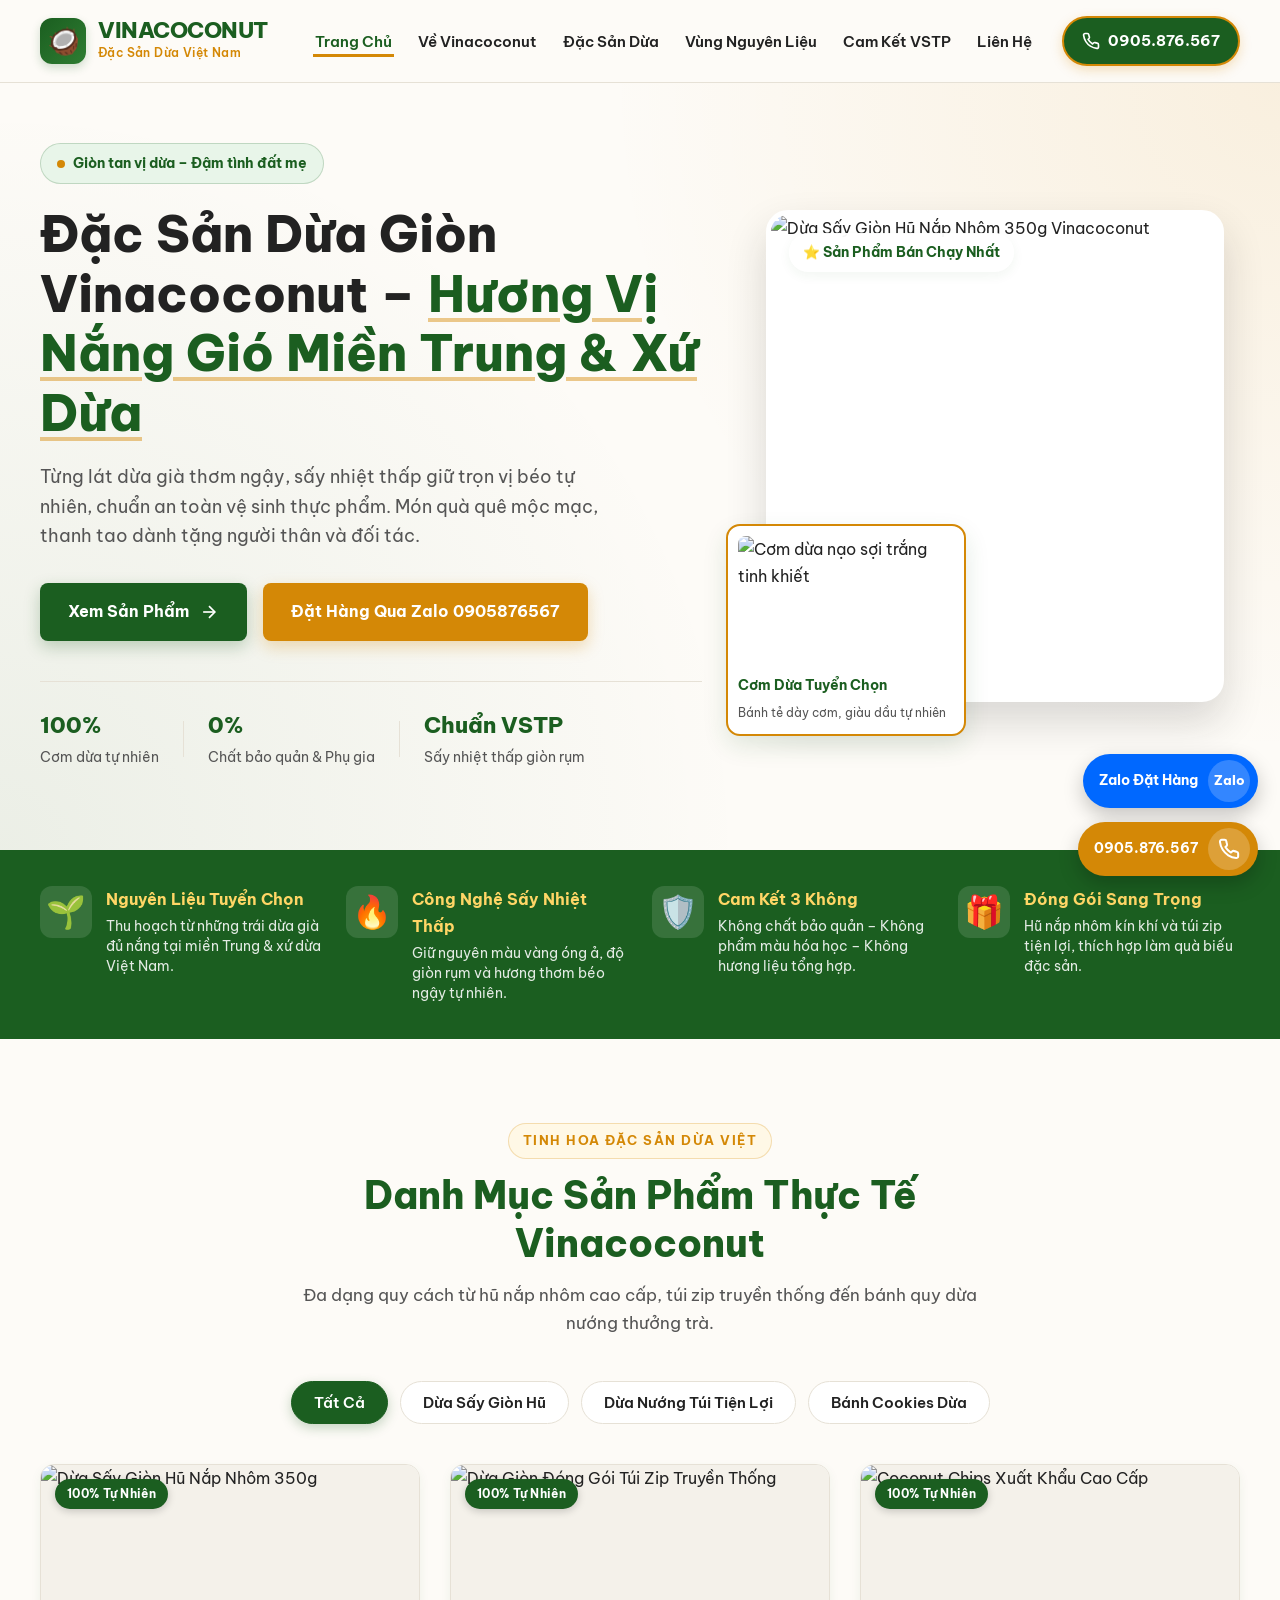
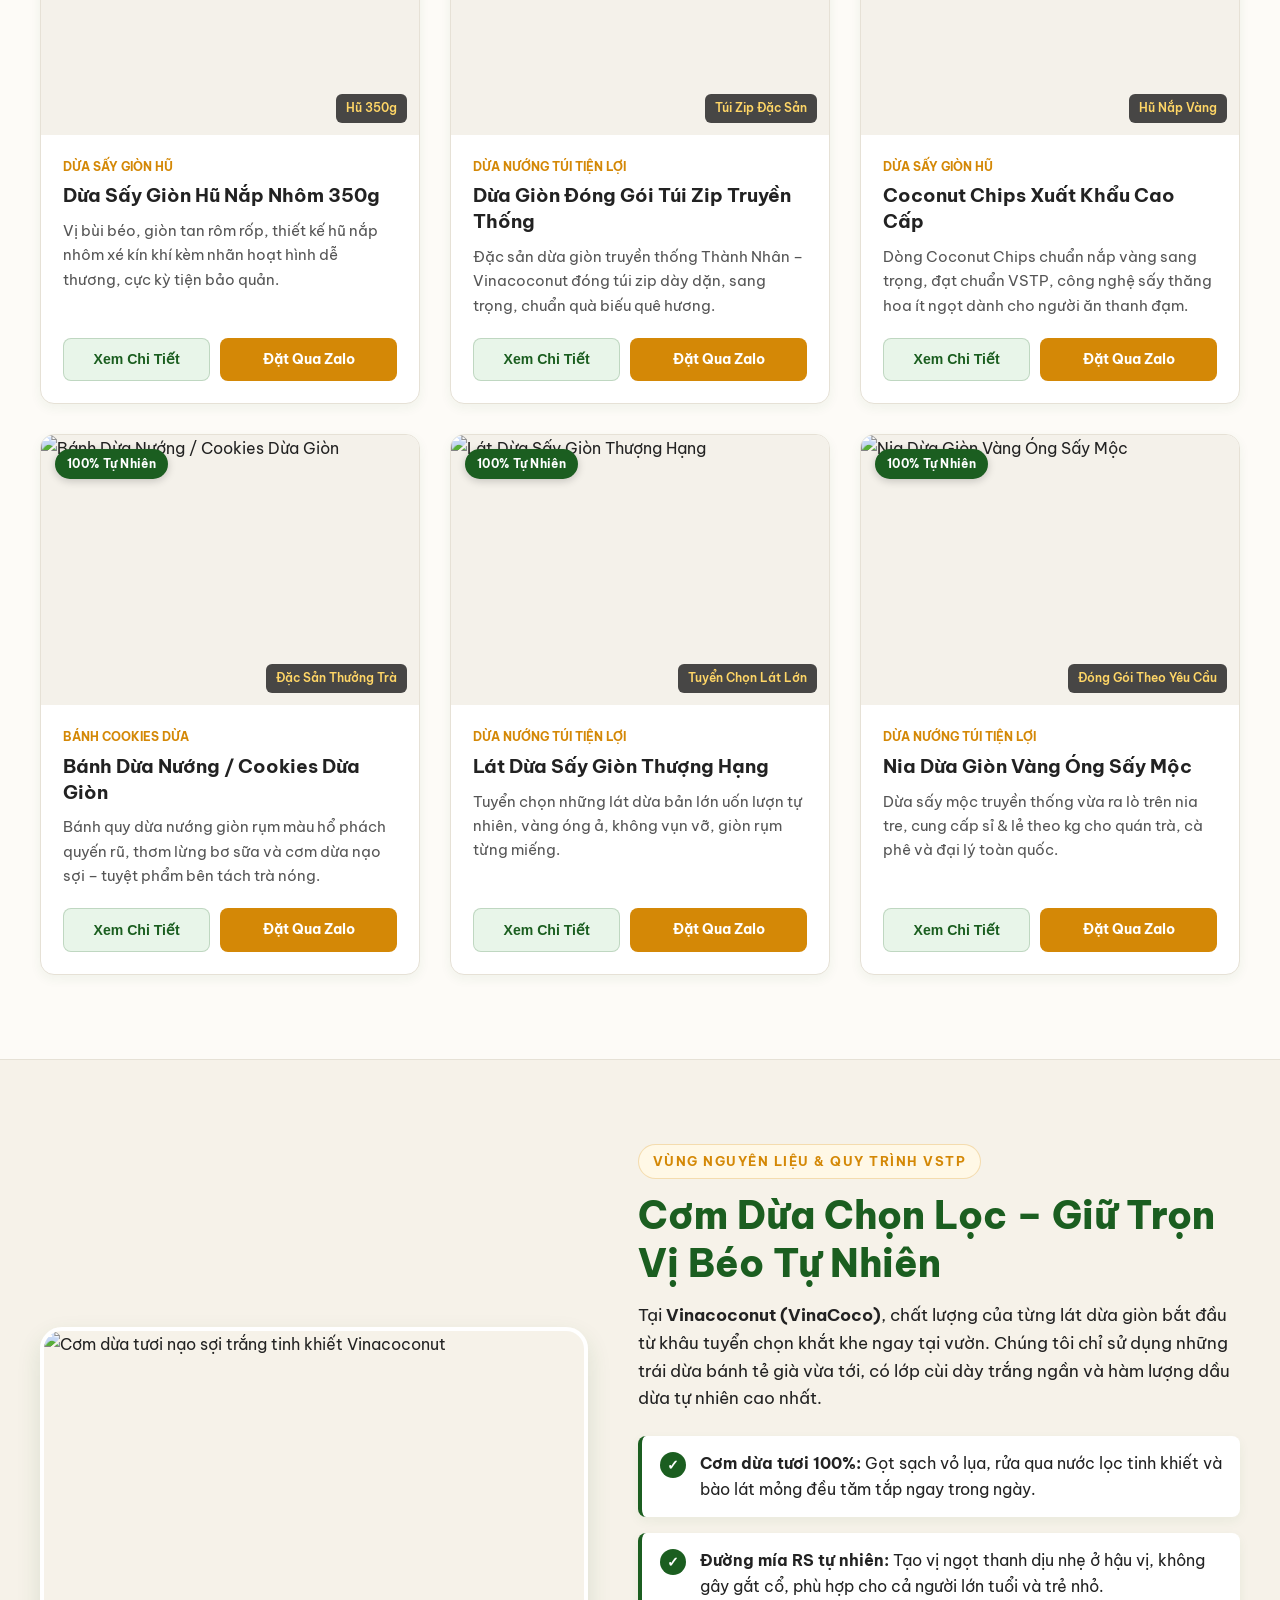
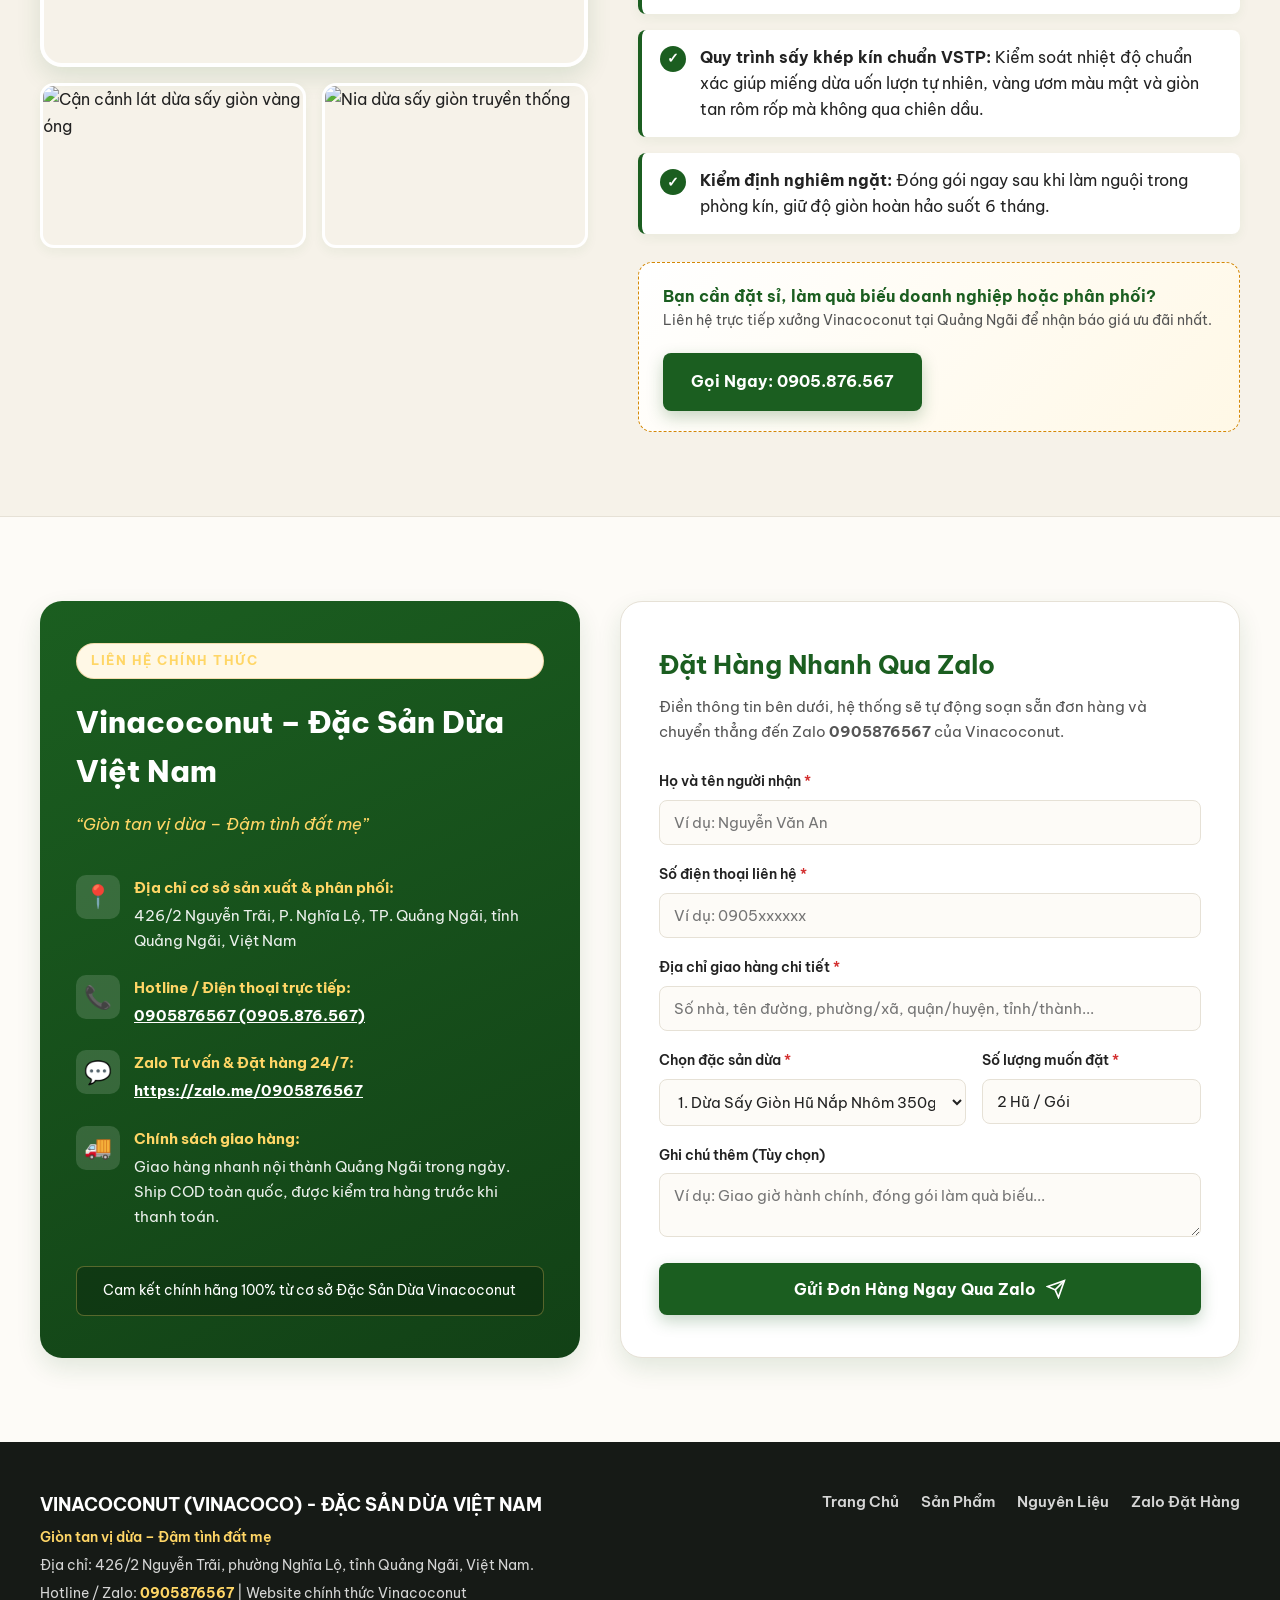
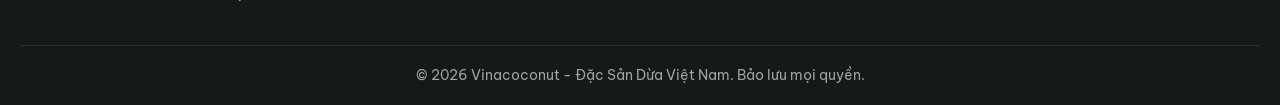
==== index.html @ 2560b555 "Rename indext.html to index.html" ====
<!DOCTYPE html>
<html lang="vi">
<head>
    <meta charset="UTF-8">
    <meta name="viewport" content="width=device-width, initial-scale=1.0">
    <title>Vinacoconut - Đặc Sản Dừa Việt Nam | Giòn Tan Vị Dừa – Đậm Tình Đất Mẹ</title>
    <meta name="description" content="Vinacoconut (VinaCoco) chuyên cung cấp đặc sản dừa sấy giòn, bánh quy dừa nướng, dừa giòn truyền thống chuẩn an toàn vệ sinh thực phẩm tại Quảng Ngãi. Hotline/Zalo: 0905876567.">
    <meta name="keywords" content="Vinacoconut, VinaCoco, dừa sấy giòn, dừa giòn Quảng Ngãi, bánh quy dừa nướng, đặc sản dừa Việt Nam, dừa giòn Thành Nhân">
    <meta name="author" content="Vinacoconut">

    <!-- OpenGraph SEO -->
    <meta property="og:title" content="Vinacoconut - Đặc Sản Dừa Việt Nam | Giòn Tan Vị Dừa">
    <meta property="og:description" content="Từng lát dừa già thơm ngậy, sấy nhiệt thấp giữ trọn vị béo tự nhiên, chuẩn an toàn vệ sinh thực phẩm. Đặt hàng ngay qua Zalo: 0905876567.">
    <meta property="og:type" content="website">
    <meta property="og:image" content="images/dừa sấy.webp">

    <!-- Google Fonts: Be Vietnam Pro -->
    <link rel="preconnect" href="https://fonts.googleapis.com">
    <link rel="preconnect" href="https://fonts.gstatic.com" crossorigin>
    <link href="https://fonts.googleapis.com/css2?family=Be+Vietnam+Pro:ital,wght@0,300;0,400;0,500;0,600;0,700;0,800;1,400&display=swap" rel="stylesheet">

    <!-- Stylesheet -->
    <link rel="stylesheet" href="style.css">
</head>
<body>

    <!-- 1. HEADER & STICKY NAVIGATION -->
    <header class="site-header" id="header">
        <div class="container header-inner">
            <a href="#home" class="brand-logo" aria-label="Trang chủ Vinacoconut">
                <div class="logo-mark">🥥</div>
                <div class="logo-text">
                    <span class="brand-name">VINACOCONUT</span>
                    <span class="brand-sub">Đặc Sản Dừa Việt Nam</span>
                </div>
            </a>

            <button class="mobile-menu-toggle" id="mobileMenuBtn" aria-label="Mở menu điều hướng" aria-expanded="false">
                <span class="bar"></span>
                <span class="bar"></span>
                <span class="bar"></span>
            </button>

            <nav class="main-nav" id="mainNav">
                <ul class="nav-list">
                    <li><a href="#home" class="nav-link active">Trang Chủ</a></li>
                    <li><a href="#about" class="nav-link">Về Vinacoconut</a></li>
                    <li><a href="#products" class="nav-link">Đặc Sản Dừa</a></li>
                    <li><a href="#ingredients" class="nav-link">Vùng Nguyên Liệu</a></li>
                    <li><a href="#quality" class="nav-link">Cam Kết VSTP</a></li>
                    <li><a href="#contact" class="nav-link">Liên Hệ</a></li>
                </ul>
                <a href="tel:0905876567" class="header-hotline-btn">
                    <svg width="18" height="18" viewBox="0 0 24 24" fill="none" stroke="currentColor" stroke-width="2.2" stroke-linecap="round" stroke-linejoin="round"><path d="M22 16.92v3a2 2 0 0 1-2.18 2 19.79 19.79 0 0 1-8.63-3.07 19.5 19.5 0 0 1-6-6 19.79 19.79 0 0 1-3.07-8.67A2 2 0 0 1 4.11 2h3a2 2 0 0 1 2 1.72 12.84 12.84 0 0 0 .7 2.81 2 2 0 0 1-.45 2.11L8.09 9.91a16 16 0 0 0 6 6l1.27-1.27a2 2 0 0 1 2.11-.45 12.84 12.84 0 0 0 2.81.7A2 2 0 0 1 22 16.92z"></path></svg>
                    <span>0905.876.567</span>
                </a>
            </nav>
        </div>
    </header>

    <main>
        <!-- 2. HERO SECTION -->
        <section class="hero-section" id="home">
            <div class="container hero-grid">
                <div class="hero-content">
                    <div class="hero-badge">
                        <span class="badge-dot"></span>
                        <span>Giòn tan vị dừa – Đậm tình đất mẹ</span>
                    </div>
                    <h1 class="hero-title">
                        Đặc Sản Dừa Giòn Vinacoconut – <span class="highlight">Hương Vị Nắng Gió Miền Trung &amp; Xứ Dừa</span>
                    </h1>
                    <p class="hero-desc">
                        Từng lát dừa già thơm ngậy, sấy nhiệt thấp giữ trọn vị béo tự nhiên, chuẩn an toàn vệ sinh thực phẩm. Món quà quê mộc mạc, thanh tao dành tặng người thân và đối tác.
                    </p>
                    <div class="hero-actions">
                        <a href="#products" class="btn btn-primary">
                            <span>Xem Sản Phẩm</span>
                            <svg width="20" height="20" viewBox="0 0 24 24" fill="none" stroke="currentColor" stroke-width="2"><line x1="5" y1="12" x2="19" y2="12"></line><polyline points="12 5 19 12 12 19"></polyline></svg>
                        </a>
                        <a href="https://zalo.me/0905876567" target="_blank" rel="noopener noreferrer" class="btn btn-secondary">
                            <span>Đặt Hàng Qua Zalo 0905876567</span>
                        </a>
                    </div>
                    <div class="hero-metrics">
                        <div class="metric-item">
                            <strong>100%</strong>
                            <span>Cơm dừa tự nhiên</span>
                        </div>
                        <div class="metric-divider"></div>
                        <div class="metric-item">
                            <strong>0%</strong>
                            <span>Chất bảo quản &amp; Phụ gia</span>
                        </div>
                        <div class="metric-divider"></div>
                        <div class="metric-item">
                            <strong>Chuẩn VSTP</strong>
                            <span>Sấy nhiệt thấp giòn rụm</span>
                        </div>
                    </div>
                </div>

                <div class="hero-visuals">
                    <div class="visual-main-card">
                        <img src="images/dừa sấy.webp" 
                             alt="Dừa Sấy Giòn Hũ Nắp Nhôm 350g Vinacoconut" 
                             class="hero-img-main"
                             onerror="this.onerror=null;this.src='https://placehold.co/600x650/1b5e20/fdfbf7?text=Dua+Say+Gion+350g';">
                        <div class="floating-tag tag-top">
                            <span>⭐ Sản Phẩm Bán Chạy Nhất</span>
                        </div>
                    </div>
                    <div class="visual-sub-card">
                        <img src="images/com-dua.jfif" 
                             alt="Cơm dừa nạo sợi trắng tinh khiết" 
                             class="hero-img-sub"
                             onerror="this.onerror=null;this.src='https://placehold.co/320x240/d48806/fdfbf7?text=Com+Dua+Tuoi+100%25';">
                        <div class="sub-card-caption">
                            <strong>Cơm Dừa Tuyển Chọn</strong>
                            <span>Bánh tẻ dày cơm, giàu dầu tự nhiên</span>
                        </div>
                    </div>
                </div>
            </div>
        </section>

        <!-- VỀ VINACOCONUT BANNER NHANH -->
        <section class="about-strip" id="about">
            <div class="container">
                <div class="about-grid">
                    <div class="about-box">
                        <div class="about-icon">🌱</div>
                        <div>
                            <h3>Nguyên Liệu Tuyển Chọn</h3>
                            <p>Thu hoạch từ những trái dừa già đủ nắng tại miền Trung &amp; xứ dừa Việt Nam.</p>
                        </div>
                    </div>
                    <div class="about-box">
                        <div class="about-icon">🔥</div>
                        <div>
                            <h3>Công Nghệ Sấy Nhiệt Thấp</h3>
                            <p>Giữ nguyên màu vàng óng ả, độ giòn rụm và hương thơm béo ngậy tự nhiên.</p>
                        </div>
                    </div>
                    <div class="about-box">
                        <div class="about-icon">🛡️</div>
                        <div>
                            <h3>Cam Kết 3 Không</h3>
                            <p>Không chất bảo quản – Không phẩm màu hóa học – Không hương liệu tổng hợp.</p>
                        </div>
                    </div>
                    <div class="about-box">
                        <div class="about-icon">🎁</div>
                        <div>
                            <h3>Đóng Gói Sang Trọng</h3>
                            <p>Hũ nắp nhôm kín khí và túi zip tiện lợi, thích hợp làm quà biếu đặc sản.</p>
                        </div>
                    </div>
                </div>
            </div>
        </section>

        <!-- 3. DANH MỤC SẢN PHẨM THỰC TẾ (PRODUCT SHOWCASE & FILTER TABS) -->
        <section class="products-section section-padding" id="products">
            <div class="container">
                <div class="section-header">
                    <span class="section-subtitle">TINH HOA ĐẶC SẢN DỪA VIỆT</span>
                    <h2 class="section-title">Danh Mục Sản Phẩm Thực Tế Vinacoconut</h2>
                    <p class="section-desc">Đa dạng quy cách từ hũ nắp nhôm cao cấp, túi zip truyền thống đến bánh quy dừa nướng thưởng trà.</p>
                </div>

                <!-- Filter Tabs -->
                <div class="filter-tabs" role="tablist" aria-label="Bộ lọc danh mục sản phẩm">
                    <button class="filter-btn active" data-filter="all" role="tab" aria-selected="true">Tất Cả</button>
                    <button class="filter-btn" data-filter="hu" role="tab" aria-selected="false">Dừa Sấy Giòn Hũ</button>
                    <button class="filter-btn" data-filter="tui" role="tab" aria-selected="false">Dừa Nướng Túi Tiện Lợi</button>
                    <button class="filter-btn" data-filter="cookies" role="tab" aria-selected="false">Bánh Cookies Dừa</button>
                </div>

                <!-- Product Grid (Rendered dynamically & supported by static structure in JS) -->
                <div class="product-grid" id="productGrid">
                    <!-- Sản phẩm sẽ được render từ main.js để đồng bộ hoàn toàn với Modal và Filter -->
                </div>
            </div>
        </section>

        <!-- 5. KHỐI NGUYÊN LIỆU & CHẤT LƯỢNG CHUẨN -->
        <section class="ingredients-section section-padding" id="ingredients">
            <div class="container">
                <div class="ingredients-wrapper">
                    <div class="ingredients-Visual">
                        <div class="img-frame">
                            <img src="images/com-dua.jfif" 
                                 alt="Cơm dừa tươi nạo sợi trắng tinh khiết Vinacoconut" 
                                 onerror="this.onerror=null;this.src='https://placehold.co/600x450/1b5e20/ffffff?text=Com+Dua+Tuoi+Tinh+Khiet';">
                        </div>
                        <div class="img-gallery-mini">
                            <img src="images/dừa 1.jpg" 
                                 alt="Cận cảnh lát dừa sấy giòn vàng óng"
                                 onerror="this.onerror=null;this.src='https://placehold.co/290x200/d48806/ffffff?text=Lat+Dua+Vang+Ong';">
                            <img src="images/dua don.jfif" 
                                 alt="Nia dừa sấy giòn truyền thống"
                                 onerror="this.onerror=null;this.src='https://placehold.co/290x200/1b5e20/ffffff?text=Nia+Dua+Truyen+Thong';">
                        </div>
                    </div>

                    <div class="ingredients-info" id="quality">
                        <span class="section-subtitle">VÙNG NGUYÊN LIỆU &amp; QUY TRÌNH VSTP</span>
                        <h2 class="section-title">Cơm Dừa Chọn Lọc – Giữ Trọn Vị Béo Tự Nhiên</h2>
                        <p class="lead-text">
                            Tại <strong>Vinacoconut (VinaCoco)</strong>, chất lượng của từng lát dừa giòn bắt đầu từ khâu tuyển chọn khắt khe ngay tại vườn. Chúng tôi chỉ sử dụng những trái dừa bánh tẻ già vừa tới, có lớp cùi dày trắng ngần và hàm lượng dầu dừa tự nhiên cao nhất.
                        </p>

                        <ul class="quality-checklist">
                            <li>
                                <span class="check-icon">✓</span>
                                <div>
                                    <strong>Cơm dừa tươi 100%:</strong> Gọt sạch vỏ lụa, rửa qua nước lọc tinh khiết và bào lát mỏng đều tăm tắp ngay trong ngày.
                                </div>
                            </li>
                            <li>
                                <span class="check-icon">✓</span>
                                <div>
                                    <strong>Đường mía RS tự nhiên:</strong> Tạo vị ngọt thanh dịu nhẹ ở hậu vị, không gây gắt cổ, phù hợp cho cả người lớn tuổi và trẻ nhỏ.
                                </div>
                            </li>
                            <li>
                                <span class="check-icon">✓</span>
                                <div>
                                    <strong>Quy trình sấy khép kín chuẩn VSTP:</strong> Kiểm soát nhiệt độ chuẩn xác giúp miếng dừa uốn lượn tự nhiên, vàng ươm màu mật và giòn tan rôm rốp mà không qua chiên dầu.
                                </div>
                            </li>
                            <li>
                                <span class="check-icon">✓</span>
                                <div>
                                    <strong>Kiểm định nghiêm ngặt:</strong> Đóng gói ngay sau khi làm nguội trong phòng kín, giữ độ giòn hoàn hảo suốt 6 tháng.
                                </div>
                            </li>
                        </ul>

                        <div class="quality-cta-box">
                            <div>
                                <strong>Bạn cần đặt sỉ, làm quà biếu doanh nghiệp hoặc phân phối?</strong>
                                <p>Liên hệ trực tiếp xưởng Vinacoconut tại Quảng Ngãi để nhận báo giá ưu đãi nhất.</p>
                            </div>
                            <a href="tel:0905876567" class="btn btn-primary">Gọi Ngay: 0905.876.567</a>
                        </div>
                    </div>
                </div>
            </div>
        </section>

        <!-- 6. FORM ĐẶT HÀNG & LIÊN HỆ TRỰC TIẾP -->
        <section class="contact-section section-padding" id="contact">
            <div class="container">
                <div class="contact-grid">
                    <!-- Thông tin liên hệ trực tiếp -->
                    <div class="contact-info-card">
                        <span class="section-subtitle" style="color: #ffd666;">LIÊN HỆ CHÍNH THỨC</span>
                        <h2 class="contact-title">Vinacoconut – Đặc Sản Dừa Việt Nam</h2>
                        <p class="contact-slogan">“Giòn tan vị dừa – Đậm tình đất mẹ”</p>

                        <div class="contact-details">
                            <div class="detail-item">
                                <div class="detail-icon">📍</div>
                                <div>
                                    <h4>Địa chỉ cơ sở sản xuất &amp; phân phối:</h4>
                                    <p>426/2 Nguyễn Trãi, P. Nghĩa Lộ, TP. Quảng Ngãi, tỉnh Quảng Ngãi, Việt Nam</p>
                                </div>
                            </div>

                            <div class="detail-item">
                                <div class="detail-icon">📞</div>
                                <div>
                                    <h4>Hotline / Điện thoại trực tiếp:</h4>
                                    <p><a href="tel:0905876567" class="contact-link">0905876567 (0905.876.567)</a></p>
                                </div>
                            </div>

                            <div class="detail-item">
                                <div class="detail-icon">💬</div>
                                <div>
                                    <h4>Zalo Tư vấn &amp; Đặt hàng 24/7:</h4>
                                    <p><a href="https://zalo.me/0905876567" target="_blank" rel="noopener noreferrer" class="contact-link">https://zalo.me/0905876567</a></p>
                                </div>
                            </div>

                            <div class="detail-item">
                                <div class="detail-icon">🚚</div>
                                <div>
                                    <h4>Chính sách giao hàng:</h4>
                                    <p>Giao hàng nhanh nội thành Quảng Ngãi trong ngày. Ship COD toàn quốc, được kiểm tra hàng trước khi thanh toán.</p>
                                </div>
                            </div>
                        </div>

                        <div class="brand-guarantee">
                            <span>Cam kết chính hãng 100% từ cơ sở Đặc Sản Dừa Vinacoconut</span>
                        </div>
                    </div>

                    <!-- Form đặt hàng kết nối Zalo -->
                    <div class="order-form-card">
                        <h3>Đặt Hàng Nhanh Qua Zalo</h3>
                        <p>Điền thông tin bên dưới, hệ thống sẽ tự động soạn sẵn đơn hàng và chuyển thẳng đến Zalo <strong>0905876567</strong> của Vinacoconut.</p>

                        <form id="zaloOrderForm" class="order-form">
                            <div class="form-group">
                                <label for="customerName">Họ và tên người nhận <span class="req">*</span></label>
                                <input type="text" id="customerName" name="customerName" required placeholder="Ví dụ: Nguyễn Văn An">
                            </div>

                            <div class="form-group">
                                <label for="customerPhone">Số điện thoại liên hệ <span class="req">*</span></label>
                                <input type="tel" id="customerPhone" name="customerPhone" required placeholder="Ví dụ: 0905xxxxxx">
                            </div>

                            <div class="form-group">
                                <label for="customerAddress">Địa chỉ giao hàng chi tiết <span class="req">*</span></label>
                                <input type="text" id="customerAddress" name="customerAddress" required placeholder="Số nhà, tên đường, phường/xã, quận/huyện, tỉnh/thành...">
                            </div>

                            <div class="form-row">
                                <div class="form-group">
                                    <label for="productSelect">Chọn đặc sản dừa <span class="req">*</span></label>
                                    <select id="productSelect" name="productSelect" required>
                                        <option value="Dừa Sấy Giòn Hũ Nắp Nhôm 350g">1. Dừa Sấy Giòn Hũ Nắp Nhôm 350g</option>
                                        <option value="Dừa Giòn Đóng Gói Túi Zip Truyền Thống">2. Dừa Giòn Đóng Gói Túi Zip Truyền Thống</option>
                                        <option value="Coconut Chips Xuất Khẩu Cao Cấp">3. Coconut Chips Xuất Khẩu Cao Cấp</option>
                                        <option value="Bánh Dừa Nướng / Cookies Dừa Giòn">4. Bánh Dừa Nướng / Cookies Dừa Giòn</option>
                                        <option value="Lát Dừa Sấy Giòn Thượng Hạng">5. Lát Dừa Sấy Giòn Thượng Hạng</option>
                                        <option value="Nia Dừa Giòn Vàng Óng Sấy Mộc (Đặt Sỉ/Theo Kg)">6. Nia Dừa Giòn Vàng Óng Sấy Mộc (Theo Kg)</option>
                                    </select>
                                </div>

                                <div class="form-group">
                                    <label for="productQty">Số lượng muốn đặt <span class="req">*</span></label>
                                    <input type="text" id="productQty" name="productQty" required value="2 Hũ / Gói" placeholder="VD: 5 hũ, 3 túi...">
                                </div>
                            </div>

                            <div class="form-group">
                                <label for="customerNote">Ghi chú thêm (Tùy chọn)</label>
                                <textarea id="customerNote" name="customerNote" rows="2" placeholder="Ví dụ: Giao giờ hành chính, đóng gói làm quà biếu..."></textarea>
                            </div>

                            <button type="submit" class="btn btn-primary btn-block">
                                <span>Gửi Đơn Hàng Ngay Qua Zalo</span>
                                <svg width="20" height="20" viewBox="0 0 24 24" fill="none" stroke="currentColor" stroke-width="2"><path d="M22 2L11 13"></path><polygon points="22 2 15 22 11 13 2 9 22 2"></polygon></svg>
                            </button>
                        </form>
                    </div>
                </div>
            </div>
        </section>
    </main>

    <!-- FOOTER -->
    <footer class="site-footer">
        <div class="container footer-inner">
            <div class="footer-brand">
                <h4>VINACOCONUT (VINACOCO) - ĐẶC SẢN DỪA VIỆT NAM</h4>
                <p class="footer-slogan">Giòn tan vị dừa – Đậm tình đất mẹ</p>
                <p>Địa chỉ: 426/2 Nguyễn Trãi, phường Nghĩa Lộ, tỉnh Quảng Ngãi, Việt Nam.</p>
                <p>Hotline / Zalo: <a href="tel:0905876567">0905876567</a> | Website chính thức Vinacoconut</p>
            </div>
            <div class="footer-links">
                <a href="#home">Trang Chủ</a>
                <a href="#products">Sản Phẩm</a>
                <a href="#ingredients">Nguyên Liệu</a>
                <a href="https://zalo.me/0905876567" target="_blank" rel="noopener noreferrer">Zalo Đặt Hàng</a>
            </div>
        </div>
        <div class="footer-bottom">
            <div class="container">
                <p>&copy; 2026 Vinacoconut - Đặc Sản Dừa Việt Nam. Bảo lưu mọi quyền.</p>
            </div>
        </div>
    </footer>

    <!-- 4. MODAL CHI TIẾT SẢN PHẨM (POP-UP LIGHTBOX) -->
    <div class="modal-overlay" id="productModal" role="dialog" aria-modal="true" aria-hidden="true" aria-labelledby="modalTitle">
        <div class="modal-container">
            <button class="modal-close-btn" id="closeModalBtn" aria-label="Đóng cửa sổ chi tiết">&times;</button>
            <div class="modal-body">
                <div class="modal-image-col">
                    <span class="modal-badge">100% Tự Nhiên</span>
                    <img src="" alt="" id="modalMainImg" class="modal-img">
                    <div class="modal-sub-images" id="modalSubImages"></div>
                </div>
                <div class="modal-info-col">
                    <span class="modal-category" id="modalCategory">ĐẶC SẢN VINACOCONUT</span>
                    <h3 class="modal-title" id="modalTitle">Tên sản phẩm</h3>
                    <p class="modal-desc" id="modalDesc">Mô tả chi tiết sản phẩm.</p>

                    <div class="modal-specs">
                        <div class="spec-row">
                            <span class="spec-label">🥣 Thành phần:</span>
                            <span class="spec-value" id="modalIngredients">Cơm dừa tươi tuyển chọn (92%), đường mía RS tự nhiên (8%), hoàn toàn không chất bảo quản.</span>
                        </div>
                        <div class="spec-row">
                            <span class="spec-label">⏳ Hạn sử dụng:</span>
                            <span class="spec-value" id="modalExpiry">06 tháng kể từ ngày sản xuất in trên bao bì.</span>
                        </div>
                        <div class="spec-row">
                            <span class="spec-label">📦 Hướng dẫn bảo quản:</span>
                            <span class="spec-value" id="modalStorage">Để nơi khô ráo, thoáng mát, tránh ánh nắng trực tiếp. Đậy kín nắp hũ hoặc khóa chặt miệng túi zip ngay sau khi mở để giữ độ giòn rụm.</span>
                        </div>
                        <div class="spec-row">
                            <span class="spec-label">🏠 Nơi sản xuất:</span>
                            <span class="spec-value">Vinacoconut – 426/2 Nguyễn Trãi, P. Nghĩa Lộ, TP. Quảng Ngãi.</span>
                        </div>
                    </div>

                    <div class="modal-actions">
                        <a href="#" id="modalZaloBtn" target="_blank" rel="noopener noreferrer" class="btn btn-primary">
                            <span>Đặt Mua Sản Phẩm Này Qua Zalo</span>
                        </a>
                        <a href="tel:0905876567" class="btn btn-outline">
                            <span>Gọi 0905.876.567</span>
                        </a>
                    </div>
                </div>
            </div>
        </div>
    </div>

    <!-- 7. NÚT HỖ TRỢ NỔI (FLOATING ACTION BUTTONS) -->
    <div class="floating-actions" aria-label="Liên hệ nhanh">
        <a href="https://zalo.me/0905876567" target="_blank" rel="noopener noreferrer" class="fab-btn fab-zalo" title="Chat Zalo đặt hàng: 0905876567">
            <span class="fab-pulse"></span>
            <span class="fab-label">Zalo Đặt Hàng</span>
            <div class="fab-icon">Zalo</div>
        </a>
        <a href="tel:0905876567" class="fab-btn fab-phone" title="Gọi Hotline: 0905876567">
            <span class="fab-pulse"></span>
            <span class="fab-label">0905.876.567</span>
            <div class="fab-icon">
                <svg width="22" height="22" viewBox="0 0 24 24" fill="none" stroke="currentColor" stroke-width="2.2" stroke-linecap="round" stroke-linejoin="round"><path d="M22 16.92v3a2 2 0 0 1-2.18 2 19.79 19.79 0 0 1-8.63-3.07 19.5 19.5 0 0 1-6-6 19.79 19.79 0 0 1-3.07-8.67A2 2 0 0 1 4.11 2h3a2 2 0 0 1 2 1.72 12.84 12.84 0 0 0 .7 2.81 2 2 0 0 1-.45 2.11L8.09 9.91a16 16 0 0 0 6 6l1.27-1.27a2 2 0 0 1 2.11-.45 12.84 12.84 0 0 0 2.81.7A2 2 0 0 1 22 16.92z"></path></svg>
            </div>
        </a>
    </div>

    <!-- Main JavaScript -->
    <script src="main.js"></script>
</body>
</html>
---- style.css ----
/* ==========================================================================
   VINACOCONUT - ĐẶC SẢN DỪA VIỆT NAM (STYLESHEET)
   Bảng màu nhận diện:
   - Primary (Xanh cùi dừa & lá dừa nhiệt đới): #1b5e20
   - Secondary (Vàng mật dừa sấy nướng): #d48806
   - Background (Trắng ngà cùi dừa): #fdfbf7
   - Text (Xám đen hạt than vỏ dừa): #222222
   ========================================================================== */

:root {
    --color-primary: #1b5e20;
    --color-primary-dark: #124116;
    --color-primary-light: #e8f5e9;
    --color-secondary: #d48806;
    --color-secondary-hover: #b87300;
    --color-secondary-light: #fff8e6;
    --color-bg: #fdfbf7;
    --color-surface: #ffffff;
    --color-text: #222222;
    --color-text-muted: #555555;
    --color-border: #e6e1d6;
    --font-main: 'Be Vietnam Pro', -apple-system, BlinkMacSystemFont, sans-serif;
    --shadow-sm: 0 4px 12px rgba(27, 94, 32, 0.06);
    --shadow-md: 0 10px 25px rgba(27, 94, 32, 0.12);
    --shadow-lg: 0 20px 40px rgba(34, 34, 34, 0.16);
    --radius-sm: 8px;
    --radius-md: 14px;
    --radius-lg: 22px;
    --transition: all 0.3s cubic-bezier(0.25, 0.8, 0.25, 1);
}

/* Reset & Base */
*, *::before, *::after {
    box-sizing: border-box;
    margin: 0;
    padding: 0;
}

html {
    scroll-behavior: smooth;
    font-size: 16px;
}

body {
    font-family: var(--font-main);
    background-color: var(--color-bg);
    color: var(--color-text);
    line-height: 1.65;
    overflow-x: hidden;
    -webkit-font-smoothing: antialiased;
}

img {
    max-width: 100%;
    height: auto;
    display: block;
}

a {
    text-decoration: none;
    color: inherit;
    transition: var(--transition);
}

ul {
    list-style: none;
}

.container {
    width: 100%;
    max-width: 1240px;
    margin: 0 auto;
    padding: 0 20px;
}

.section-padding {
    padding: 84px 0;
}

/* Typography & Section Headings */
.section-header {
    text-align: center;
    max-width: 720px;
    margin: 0 auto 44px;
}

.section-subtitle {
    display: inline-block;
    font-size: 0.82rem;
    font-weight: 700;
    text-transform: uppercase;
    letter-spacing: 1.5px;
    color: var(--color-secondary);
    background: var(--color-secondary-light);
    padding: 6px 14px;
    border-radius: 50px;
    margin-bottom: 12px;
    border: 1px solid rgba(212, 136, 6, 0.25);
}

.section-title {
    font-size: clamp(1.75rem, 3.5vw, 2.4rem);
    font-weight: 800;
    color: var(--color-primary);
    line-height: 1.25;
    margin-bottom: 14px;
}

.section-desc {
    color: var(--color-text-muted);
    font-size: 1.05rem;
}

/* Buttons */
.btn {
    display: inline-flex;
    align-items: center;
    justify-content: center;
    gap: 10px;
    padding: 14px 26px;
    font-family: var(--font-main);
    font-size: 0.98rem;
    font-weight: 700;
    border-radius: var(--radius-sm);
    cursor: pointer;
    border: 2px solid transparent;
    transition: var(--transition);
    text-align: center;
}

.btn-primary {
    background-color: var(--color-primary);
    color: #ffffff;
    box-shadow: 0 6px 16px rgba(27, 94, 32, 0.25);
}

.btn-primary:hover {
    background-color: var(--color-primary-dark);
    transform: translateY(-2px);
    box-shadow: 0 10px 22px rgba(27, 94, 32, 0.35);
}

.btn-secondary {
    background-color: var(--color-secondary);
    color: #ffffff;
    box-shadow: 0 6px 16px rgba(212, 136, 6, 0.28);
}

.btn-secondary:hover {
    background-color: var(--color-secondary-hover);
    transform: translateY(-2px);
}

.btn-outline {
    background-color: transparent;
    color: var(--color-primary);
    border-color: var(--color-primary);
}

.btn-outline:hover {
    background-color: var(--color-primary);
    color: #ffffff;
}

.btn-block {
    width: 100%;
}

/* ==========================================================================
   1. HEADER & STICKY NAVIGATION
   ========================================================================== */
.site-header {
    position: sticky;
    top: 0;
    z-index: 1000;
    background-color: rgba(253, 251, 247, 0.96);
    backdrop-filter: blur(10px);
    border-bottom: 1px solid var(--color-border);
    transition: var(--transition);
}

.site-header.scrolled {
    box-shadow: var(--shadow-sm);
}

.header-inner {
    display: flex;
    align-items: center;
    justify-content: space-between;
    height: 82px;
}

.brand-logo {
    display: flex;
    align-items: center;
    gap: 12px;
}

.logo-mark {
    width: 46px;
    height: 46px;
    background: linear-gradient(135deg, var(--color-primary), #2e7d32);
    border-radius: 12px;
    display: flex;
    align-items: center;
    justify-content: center;
    font-size: 1.65rem;
    box-shadow: 0 4px 10px rgba(27, 94, 32, 0.2);
}

.logo-text {
    display: flex;
    flex-direction: column;
}

.brand-name {
    font-size: 1.35rem;
    font-weight: 800;
    color: var(--color-primary);
    letter-spacing: -0.5px;
    line-height: 1.1;
}

.brand-sub {
    font-size: 0.78rem;
    font-weight: 600;
    color: var(--color-secondary);
    letter-spacing: 0.4px;
}

.main-nav {
    display: flex;
    align-items: center;
    gap: 28px;
}

.nav-list {
    display: flex;
    align-items: center;
    gap: 22px;
}

.nav-link {
    font-size: 0.95rem;
    font-weight: 600;
    color: var(--color-text);
    padding: 6px 2px;
    position: relative;
}

.nav-link::after {
    content: '';
    position: absolute;
    bottom: 0;
    left: 0;
    width: 0;
    height: 2.5px;
    background-color: var(--color-secondary);
    transition: var(--transition);
}

.nav-link:hover,
.nav-link.active {
    color: var(--color-primary);
}

.nav-link:hover::after,
.nav-link.active::after {
    width: 100%;
}

.header-hotline-btn {
    display: inline-flex;
    align-items: center;
    gap: 8px;
    background-color: var(--color-primary);
    color: #ffffff;
    font-weight: 700;
    font-size: 0.95rem;
    padding: 10px 18px;
    border-radius: 50px;
    border: 2px solid var(--color-secondary);
    box-shadow: 0 4px 12px rgba(212, 136, 6, 0.25);
}

.header-hotline-btn:hover {
    background-color: var(--color-secondary);
    color: #ffffff;
    transform: scale(1.03);
}

.mobile-menu-toggle {
    display: none;
    flex-direction: column;
    justify-content: space-between;
    width: 30px;
    height: 21px;
    background: transparent;
    border: none;
    cursor: pointer;
    padding: 0;
}

.mobile-menu-toggle .bar {
    width: 100%;
    height: 3px;
    background-color: var(--color-primary);
    border-radius: 3px;
    transition: var(--transition);
}

/* ==========================================================================
   2. HERO SECTION
   ========================================================================== */
.hero-section {
    padding: 60px 0 80px;
    background: radial-gradient(circle at top right, rgba(212, 136, 6, 0.1), transparent 45%),
                radial-gradient(circle at bottom left, rgba(27, 94, 32, 0.08), transparent 50%);
    overflow: hidden;
}

.hero-grid {
    display: grid;
    grid-template-columns: 1.15fr 0.85fr;
    gap: 48px;
    align-items: center;
}

.hero-badge {
    display: inline-flex;
    align-items: center;
    gap: 8px;
    background-color: var(--color-primary-light);
    color: var(--color-primary);
    font-weight: 700;
    font-size: 0.88rem;
    padding: 8px 16px;
    border-radius: 50px;
    margin-bottom: 20px;
    border: 1px solid rgba(27, 94, 32, 0.2);
}

.badge-dot {
    width: 8px;
    height: 8px;
    background-color: var(--color-secondary);
    border-radius: 50%;
    display: inline-block;
}

.hero-title {
    font-size: clamp(2rem, 4.2vw, 3.1rem);
    font-weight: 800;
    color: var(--color-text);
    line-height: 1.2;
    margin-bottom: 20px;
}

.hero-title .highlight {
    color: var(--color-primary);
    display: inline;
    text-decoration: underline;
    text-decoration-color: rgba(212, 136, 6, 0.45);
    text-underline-offset: 6px;
}

.hero-desc {
    font-size: 1.12rem;
    color: var(--color-text-muted);
    margin-bottom: 32px;
    max-width: 580px;
}

.hero-actions {
    display: flex;
    flex-wrap: wrap;
    gap: 16px;
    margin-bottom: 40px;
}

.hero-metrics {
    display: flex;
    align-items: center;
    gap: 24px;
    padding-top: 26px;
    border-top: 1px solid var(--color-border);
}

.metric-item strong {
    display: block;
    font-size: 1.35rem;
    font-weight: 800;
    color: var(--color-primary);
}

.metric-item span {
    font-size: 0.86rem;
    color: var(--color-text-muted);
}

.metric-divider {
    width: 1px;
    height: 36px;
    background-color: var(--color-border);
}

/* Hero Visuals Dual Image */
.hero-visuals {
    position: relative;
    padding: 16px;
}

.visual-main-card {
    position: relative;
    border-radius: var(--radius-lg);
    overflow: hidden;
    box-shadow: var(--shadow-lg);
    border: 5px solid #ffffff;
    background-color: #ffffff;
    aspect-ratio: 4 / 4.3;
}

.hero-img-main {
    width: 100%;
    height: 100%;
    object-fit: cover;
    transition: transform 0.6s ease;
}

.visual-main-card:hover .hero-img-main {
    transform: scale(1.04);
}

.floating-tag {
    position: absolute;
    top: 18px;
    left: 18px;
    background: rgba(255, 255, 255, 0.95);
    color: var(--color-primary);
    font-weight: 700;
    font-size: 0.85rem;
    padding: 8px 14px;
    border-radius: 50px;
    box-shadow: var(--shadow-sm);
}

.visual-sub-card {
    position: absolute;
    bottom: -18px;
    left: -24px;
    width: 240px;
    background: #ffffff;
    border-radius: var(--radius-md);
    padding: 10px;
    box-shadow: var(--shadow-md);
    border: 2px solid var(--color-secondary);
}

.hero-img-sub {
    width: 100%;
    height: 130px;
    object-fit: cover;
    border-radius: var(--radius-sm);
    margin-bottom: 8px;
}

.sub-card-caption strong {
    display: block;
    font-size: 0.9rem;
    color: var(--color-primary);
}

.sub-card-caption span {
    font-size: 0.78rem;
    color: var(--color-text-muted);
}

/* ==========================================================================
   ABOUT STRIP
   ========================================================================== */
.about-strip {
    background-color: var(--color-primary);
    color: #ffffff;
    padding: 36px 0;
}

.about-grid {
    display: grid;
    grid-template-columns: repeat(4, 1fr);
    gap: 24px;
}

.about-box {
    display: flex;
    align-items: flex-start;
    gap: 14px;
}

.about-icon {
    font-size: 2rem;
    background: rgba(255, 255, 255, 0.12);
    width: 52px;
    height: 52px;
    border-radius: 12px;
    display: flex;
    align-items: center;
    justify-content: center;
    flex-shrink: 0;
}

.about-box h3 {
    font-size: 1.02rem;
    font-weight: 700;
    margin-bottom: 4px;
    color: #ffd666;
}

.about-box p {
    font-size: 0.86rem;
    color: rgba(255, 255, 255, 0.88);
    line-height: 1.45;
}

/* ==========================================================================
   3. PRODUCT SHOWCASE & FILTER TABS
   ========================================================================== */
.filter-tabs {
    display: flex;
    justify-content: center;
    flex-wrap: wrap;
    gap: 12px;
    margin-bottom: 40px;
}

.filter-btn {
    font-family: var(--font-main);
    font-size: 0.95rem;
    font-weight: 600;
    padding: 11px 22px;
    border-radius: 50px;
    border: 1.5px solid var(--color-border);
    background-color: #ffffff;
    color: var(--color-text);
    cursor: pointer;
    transition: var(--transition);
}

.filter-btn:hover {
    border-color: var(--color-primary);
    color: var(--color-primary);
}

.filter-btn.active {
    background-color: var(--color-primary);
    color: #ffffff;
    border-color: var(--color-primary);
    box-shadow: 0 4px 12px rgba(27, 94, 32, 0.25);
}

.product-grid {
    display: grid;
    grid-template-columns: repeat(3, 1fr);
    gap: 30px;
}

.product-card {
    background-color: var(--color-surface);
    border-radius: var(--radius-md);
    overflow: hidden;
    border: 1px solid var(--color-border);
    box-shadow: var(--shadow-sm);
    transition: var(--transition);
    display: flex;
    flex-direction: column;
}

.product-card:hover {
    transform: translateY(-8px);
    box-shadow: var(--shadow-md);
    border-color: var(--color-secondary);
}

.product-img-wrap {
    position: relative;
    height: 270px;
    overflow: hidden;
    background-color: #f4f1ea;
}

.product-img {
    width: 100%;
    height: 100%;
    object-fit: cover;
    transition: transform 0.5s ease;
}

.product-card:hover .product-img {
    transform: scale(1.07);
}

.natural-badge {
    position: absolute;
    top: 14px;
    left: 14px;
    background-color: var(--color-primary);
    color: #ffffff;
    font-size: 0.76rem;
    font-weight: 700;
    padding: 5px 12px;
    border-radius: 50px;
    letter-spacing: 0.3px;
    box-shadow: 0 2px 8px rgba(0, 0, 0, 0.2);
}

.weight-badge {
    position: absolute;
    bottom: 12px;
    right: 12px;
    background-color: rgba(34, 34, 34, 0.82);
    color: #ffd666;
    font-size: 0.78rem;
    font-weight: 600;
    padding: 4px 10px;
    border-radius: 6px;
}

.product-body {
    padding: 22px;
    display: flex;
    flex-direction: column;
    flex-grow: 1;
}

.product-cat-tag {
    font-size: 0.78rem;
    font-weight: 700;
    color: var(--color-secondary);
    text-transform: uppercase;
    margin-bottom: 6px;
}

.product-title {
    font-size: 1.2rem;
    font-weight: 700;
    color: var(--color-text);
    margin-bottom: 10px;
    line-height: 1.35;
}

.product-summary {
    font-size: 0.92rem;
    color: var(--color-text-muted);
    margin-bottom: 20px;
    flex-grow: 1;
}

.product-actions {
    display: grid;
    grid-template-columns: 1fr 1.2fr;
    gap: 10px;
    margin-top: auto;
}

.btn-card-detail {
    padding: 10px 12px;
    font-size: 0.88rem;
    font-weight: 600;
    border-radius: var(--radius-sm);
    background-color: var(--color-primary-light);
    color: var(--color-primary);
    border: 1px solid rgba(27, 94, 32, 0.2);
    cursor: pointer;
    transition: var(--transition);
}

.btn-card-detail:hover {
    background-color: var(--color-primary);
    color: #ffffff;
}

.btn-card-zalo {
    padding: 10px 12px;
    font-size: 0.88rem;
    font-weight: 700;
    border-radius: var(--radius-sm);
    background-color: var(--color-secondary);
    color: #ffffff;
    text-align: center;
    display: inline-flex;
    align-items: center;
    justify-content: center;
    gap: 6px;
}

.btn-card-zalo:hover {
    background-color: var(--color-secondary-hover);
}

/* ==========================================================================
   5. KHỐI NGUYÊN LIỆU & CHẤT LƯỢNG CHUẨN
   ========================================================================== */
.ingredients-section {
    background-color: #f6f2e9;
    border-top: 1px solid var(--color-border);
    border-bottom: 1px solid var(--color-border);
}

.ingredients-wrapper {
    display: grid;
    grid-template-columns: 1fr 1.1fr;
    gap: 50px;
    align-items: center;
}

.img-frame {
    border-radius: var(--radius-lg);
    overflow: hidden;
    box-shadow: var(--shadow-md);
    border: 4px solid #ffffff;
    margin-bottom: 16px;
    height: 340px;
}

.img-frame img {
    width: 100%;
    height: 100%;
    object-fit: cover;
}

.img-gallery-mini {
    display: grid;
    grid-template-columns: 1fr 1fr;
    gap: 16px;
}

.img-gallery-mini img {
    width: 100%;
    height: 165px;
    object-fit: cover;
    border-radius: var(--radius-md);
    border: 3px solid #ffffff;
    box-shadow: var(--shadow-sm);
}

.lead-text {
    font-size: 1.05rem;
    color: var(--color-text);
    margin-bottom: 24px;
}

.quality-checklist {
    display: flex;
    flex-direction: column;
    gap: 16px;
    margin-bottom: 28px;
}

.quality-checklist li {
    display: flex;
    align-items: flex-start;
    gap: 14px;
    background: #ffffff;
    padding: 14px 18px;
    border-radius: var(--radius-sm);
    border-left: 4px solid var(--color-primary);
    box-shadow: var(--shadow-sm);
}

.check-icon {
    width: 26px;
    height: 26px;
    border-radius: 50%;
    background-color: var(--color-primary);
    color: #ffffff;
    font-weight: 800;
    font-size: 0.85rem;
    display: flex;
    align-items: center;
    justify-content: center;
    flex-shrink: 0;
    margin-top: 2px;
}

.quality-cta-box {
    background: linear-gradient(135deg, #ffffff, var(--color-secondary-light));
    border: 1.5px dashed var(--color-secondary);
    padding: 20px 24px;
    border-radius: var(--radius-md);
    display: flex;
    align-items: center;
    justify-content: space-between;
    gap: 20px;
    flex-wrap: wrap;
}

.quality-cta-box strong {
    display: block;
    color: var(--color-primary);
    font-size: 1.02rem;
}

.quality-cta-box p {
    font-size: 0.9rem;
    color: var(--color-text-muted);
}

/* ==========================================================================
   6. FORM ĐẶT HÀNG & LIÊN HỆ TRỰC TIẾP
   ========================================================================== */
.contact-grid {
    display: grid;
    grid-template-columns: 1fr 1.15fr;
    gap: 40px;
    align-items: stretch;
}

.contact-info-card {
    background: linear-gradient(155deg, var(--color-primary), var(--color-primary-dark));
    color: #ffffff;
    padding: 42px 36px;
    border-radius: var(--radius-lg);
    display: flex;
    flex-direction: column;
    justify-content: space-between;
    box-shadow: var(--shadow-md);
}

.contact-title {
    font-size: 1.85rem;
    font-weight: 800;
    margin-bottom: 6px;
}

.contact-slogan {
    color: #ffd666;
    font-style: italic;
    font-size: 1.05rem;
    margin-bottom: 30px;
}

.contact-details {
    display: flex;
    flex-direction: column;
    gap: 22px;
    margin-bottom: 30px;
}

.detail-item {
    display: flex;
    align-items: flex-start;
    gap: 14px;
}

.detail-icon {
    font-size: 1.4rem;
    background: rgba(255, 255, 255, 0.14);
    width: 44px;
    height: 44px;
    border-radius: 10px;
    display: flex;
    align-items: center;
    justify-content: center;
    flex-shrink: 0;
}

.detail-item h4 {
    font-size: 0.95rem;
    color: #ffd666;
    margin-bottom: 3px;
}

.detail-item p {
    font-size: 0.95rem;
    color: rgba(255, 255, 255, 0.92);
}

.contact-link {
    font-weight: 700;
    color: #ffffff;
    text-decoration: underline;
}

.brand-guarantee {
    background: rgba(0, 0, 0, 0.22);
    padding: 12px 16px;
    border-radius: var(--radius-sm);
    font-size: 0.88rem;
    text-align: center;
    border: 1px solid rgba(255, 214, 102, 0.3);
}

.order-form-card {
    background-color: #ffffff;
    padding: 42px 38px;
    border-radius: var(--radius-lg);
    border: 1px solid var(--color-border);
    box-shadow: var(--shadow-md);
}

.order-form-card h3 {
    font-size: 1.6rem;
    color: var(--color-primary);
    margin-bottom: 8px;
}

.order-form-card > p {
    color: var(--color-text-muted);
    font-size: 0.95rem;
    margin-bottom: 26px;
}

.order-form {
    display: flex;
    flex-direction: column;
    gap: 18px;
}

.form-row {
    display: grid;
    grid-template-columns: 1.4fr 1fr;
    gap: 16px;
}

.form-group label {
    display: block;
    font-size: 0.9rem;
    font-weight: 600;
    margin-bottom: 6px;
    color: var(--color-text);
}

.form-group .req {
    color: #d32f2f;
}

.form-group input,
.form-group select,
.form-group textarea {
    width: 100%;
    padding: 12px 14px;
    font-family: var(--font-main);
    font-size: 0.95rem;
    border: 1.5px solid var(--color-border);
    border-radius: var(--radius-sm);
    background-color: var(--color-bg);
    color: var(--color-text);
    transition: var(--transition);
}

.form-group input:focus,
.form-group select:focus,
.form-group textarea:focus {
    outline: none;
    border-color: var(--color-primary);
    background-color: #ffffff;
    box-shadow: 0 0 0 3px rgba(27, 94, 32, 0.12);
}

/* ==========================================================================
   4. MODAL CHI TIẾT SẢN PHẨM (POP-UP LIGHTBOX)
   ========================================================================== */
.modal-overlay {
    position: fixed;
    inset: 0;
    background-color: rgba(20, 20, 20, 0.72);
    backdrop-filter: blur(5px);
    z-index: 2000;
    display: flex;
    align-items: center;
    justify-content: center;
    padding: 20px;
    opacity: 0;
    visibility: hidden;
    transition: var(--transition);
}

.modal-overlay.open {
    opacity: 1;
    visibility: visible;
}

.modal-container {
    background-color: #ffffff;
    width: 100%;
    max-width: 920px;
    border-radius: var(--radius-lg);
    overflow: hidden;
    box-shadow: var(--shadow-lg);
    position: relative;
    transform: translateY(24px) scale(0.97);
    transition: var(--transition);
    max-height: 90vh;
    overflow-y: auto;
}

.modal-overlay.open .modal-container {
    transform: translateY(0) scale(1);
}

.modal-close-btn {
    position: absolute;
    top: 16px;
    right: 16px;
    width: 40px;
    height: 40px;
    border-radius: 50%;
    border: none;
    background-color: rgba(34, 34, 34, 0.75);
    color: #ffffff;
    font-size: 1.6rem;
    line-height: 1;
    cursor: pointer;
    z-index: 10;
    transition: var(--transition);
}

.modal-close-btn:hover {
    background-color: #d32f2f;
    transform: rotate(90deg);
}

.modal-body {
    display: grid;
    grid-template-columns: 1fr 1.15fr;
}

.modal-image-col {
    background-color: #f4f1ea;
    padding: 24px;
    position: relative;
    display: flex;
    flex-direction: column;
    justify-content: center;
}

.modal-badge {
    position: absolute;
    top: 20px;
    left: 20px;
    background-color: var(--color-primary);
    color: #ffffff;
    font-size: 0.8rem;
    font-weight: 700;
    padding: 6px 14px;
    border-radius: 50px;
}

.modal-img {
    width: 100%;
    height: 330px;
    object-fit: cover;
    border-radius: var(--radius-md);
    box-shadow: var(--shadow-sm);
}

.modal-sub-images {
    display: flex;
    gap: 10px;
    margin-top: 12px;
}

.modal-thumb {
    width: 68px;
    height: 68px;
    object-fit: cover;
    border-radius: 8px;
    cursor: pointer;
    border: 2px solid transparent;
    opacity: 0.7;
    transition: var(--transition);
}

.modal-thumb.active,
.modal-thumb:hover {
    border-color: var(--color-secondary);
    opacity: 1;
}

.modal-info-col {
    padding: 34px 32px;
    display: flex;
    flex-direction: column;
}

.modal-category {
    font-size: 0.8rem;
    font-weight: 700;
    color: var(--color-secondary);
    letter-spacing: 1px;
    text-transform: uppercase;
    margin-bottom: 6px;
}

.modal-title {
    font-size: 1.55rem;
    font-weight: 800;
    color: var(--color-primary);
    margin-bottom: 12px;
    line-height: 1.3;
}

.modal-desc {
    font-size: 0.96rem;
    color: var(--color-text-muted);
    margin-bottom: 20px;
}

.modal-specs {
    background-color: var(--color-bg);
    border: 1px solid var(--color-border);
    border-radius: var(--radius-sm);
    padding: 16px;
    margin-bottom: 24px;
    display: flex;
    flex-direction: column;
    gap: 12px;
}

.spec-row {
    font-size: 0.9rem;
    line-height: 1.5;
}

.spec-label {
    font-weight: 700;
    color: var(--color-text);
    display: block;
}

.spec-value {
    color: var(--color-text-muted);
}

.modal-actions {
    display: flex;
    gap: 12px;
    margin-top: auto;
    flex-wrap: wrap;
}

/* ==========================================================================
   7. FLOATING ACTION BUTTONS & FOOTER
   ========================================================================== */
.floating-actions {
    position: fixed;
    bottom: 24px;
    right: 22px;
    z-index: 1500;
    display: flex;
    flex-direction: column;
    gap: 14px;
    align-items: flex-end;
}

.fab-btn {
    display: flex;
    align-items: center;
    gap: 10px;
    padding: 6px 8px 6px 16px;
    border-radius: 50px;
    color: #ffffff;
    font-weight: 700;
    font-size: 0.9rem;
    box-shadow: 0 8px 20px rgba(0, 0, 0, 0.22);
    position: relative;
}

.fab-zalo {
    background-color: #0068ff;
}

.fab-phone {
    background-color: var(--color-secondary);
}

.fab-icon {
    width: 42px;
    height: 42px;
    border-radius: 50%;
    background: rgba(255, 255, 255, 0.2);
    display: flex;
    align-items: center;
    justify-content: center;
    font-weight: 800;
    font-size: 0.82rem;
}

.fab-pulse {
    position: absolute;
    inset: 0;
    border-radius: 50px;
    animation: pulseRing 2s infinite;
    pointer-events: none;
}

.fab-zalo .fab-pulse {
    box-shadow: 0 0 0 0 rgba(0, 104, 255, 0.6);
}

.fab-phone .fab-pulse {
    box-shadow: 0 0 0 0 rgba(212, 136, 6, 0.7);
    animation-delay: 0.6s;
}

@keyframes pulseRing {
    0% {
        transform: scale(1);
        opacity: 0.85;
    }
    70% {
        transform: scale(1.08);
        opacity: 0;
        box-shadow: 0 0 0 14px rgba(212, 136, 6, 0);
    }
    100% {
        transform: scale(1);
        opacity: 0;
    }
}

/* Footer */
.site-footer {
    background-color: #161a16;
    color: rgba(255, 255, 255, 0.82);
    padding-top: 48px;
}

.footer-inner {
    display: flex;
    justify-content: space-between;
    align-items: flex-start;
    flex-wrap: wrap;
    gap: 30px;
    padding-bottom: 36px;
    border-bottom: 1px solid rgba(255, 255, 255, 0.1);
}

.footer-brand h4 {
    color: #ffffff;
    font-size: 1.15rem;
    margin-bottom: 6px;
}

.footer-slogan {
    color: #ffd666;
    font-weight: 600;
    margin-bottom: 10px;
}

.footer-brand p {
    font-size: 0.9rem;
    margin-bottom: 4px;
}

.footer-brand a {
    color: #ffd666;
    font-weight: 700;
}

.footer-links {
    display: flex;
    gap: 22px;
    flex-wrap: wrap;
}

.footer-links a {
    font-size: 0.92rem;
    font-weight: 600;
}

.footer-links a:hover {
    color: #ffd666;
}

.footer-bottom {
    padding: 18px 0;
    text-align: center;
    font-size: 0.85rem;
    color: rgba(255, 255, 255, 0.6);
}

/* ==========================================================================
   RESPONSIVE DESIGN (MOBILE 375PX -> TABLET -> DESKTOP)
   ========================================================================== */
@media (max-width: 1024px) {
    .hero-grid,
    .ingredients-wrapper,
    .contact-grid {
        grid-template-columns: 1fr;
    }

    .product-grid {
        grid-template-columns: repeat(2, 1fr);
    }

    .about-grid {
        grid-template-columns: repeat(2, 1fr);
    }

    .visual-sub-card {
        left: 12px;
        bottom: 12px;
    }
}

@media (max-width: 768px) {
    .mobile-menu-toggle {
        display: flex;
    }

    .main-nav {
        position: fixed;
        top: 82px;
        left: 0;
        right: 0;
        background-color: var(--color-bg);
        flex-direction: column;
        padding: 24px;
        gap: 20px;
        border-bottom: 2px solid var(--color-primary);
        box-shadow: var(--shadow-md);
        transform: translateY(-150%);
        opacity: 0;
        pointer-events: none;
        transition: var(--transition);
    }

    .main-nav.open {
        transform: translateY(0);
        opacity: 1;
        pointer-events: auto;
    }

    .nav-list {
        flex-direction: column;
        width: 100%;
        text-align: center;
        gap: 14px;
    }

    .modal-body {
        grid-template-columns: 1fr;
    }

    .modal-img {
        height: 240px;
    }

    .form-row {
        grid-template-columns: 1fr;
    }
}

@media (max-width: 576px) {
    .section-padding {
        padding: 56px 0;
    }

    .product-grid,
    .about-grid {
        grid-template-columns: 1fr;
    }

    .hero-metrics {
        flex-direction: column;
        align-items: flex-start;
        gap: 12px;
    }

    .metric-divider {
        display: none;
    }

    .visual-sub-card {
        position: static;
        width: 100%;
        margin-top: 14px;
    }

    .contact-info-card,
    .order-form-card {
        padding: 28px 20px;
    }

    .fab-label {
        display: none;
    }

    .fab-btn {
        padding: 6px;
    }
}
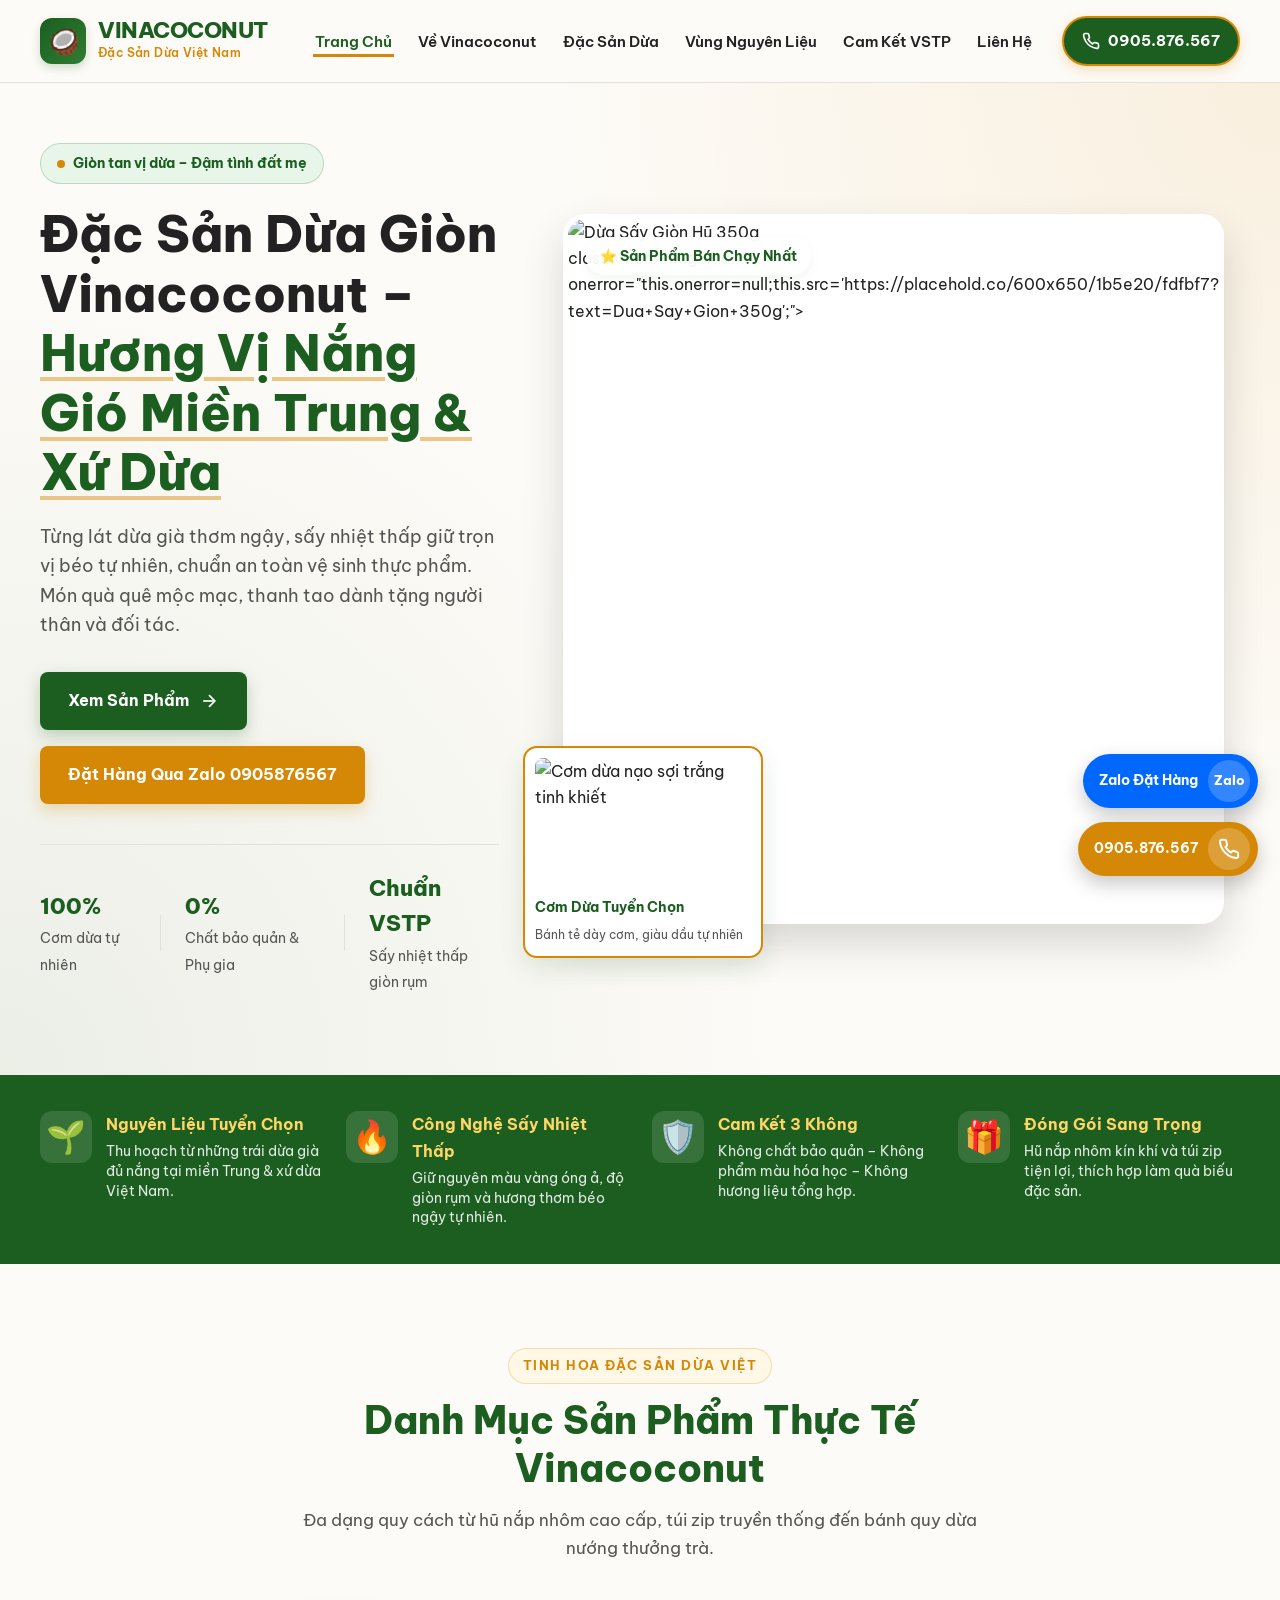
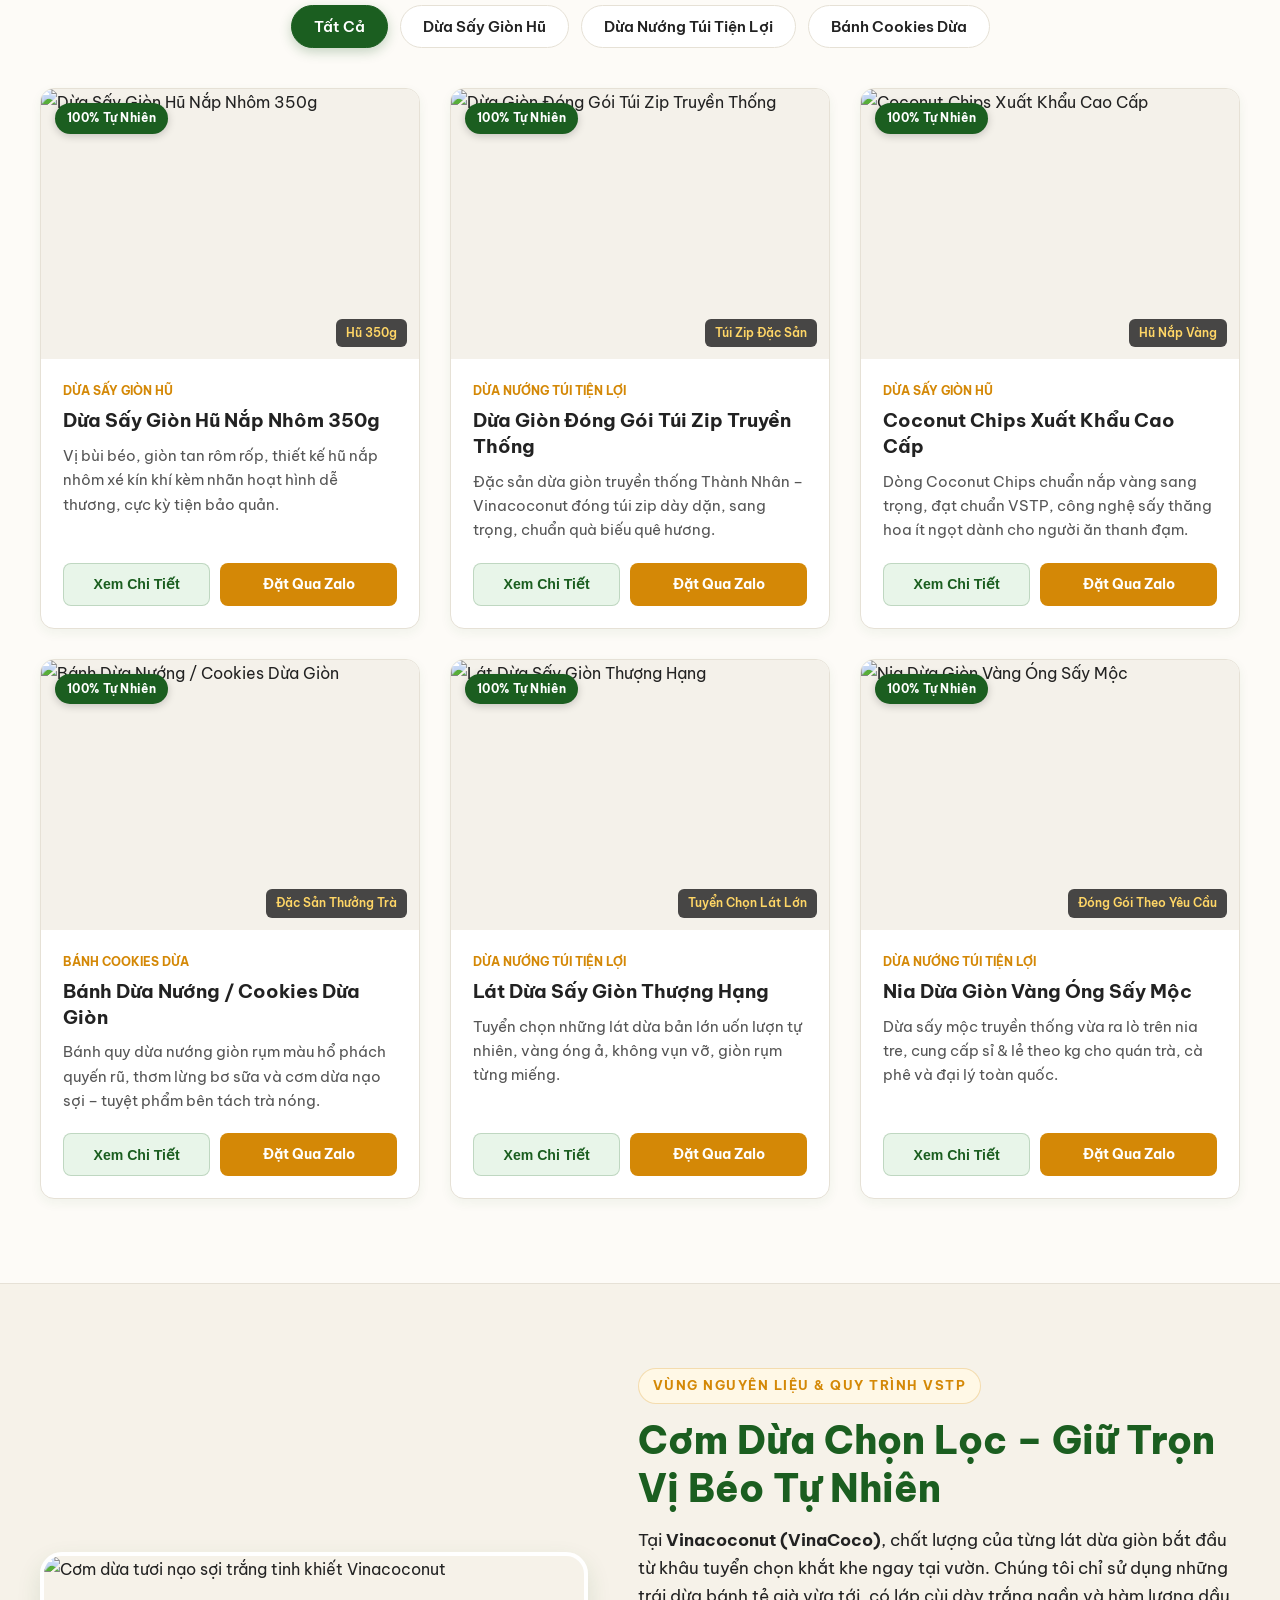
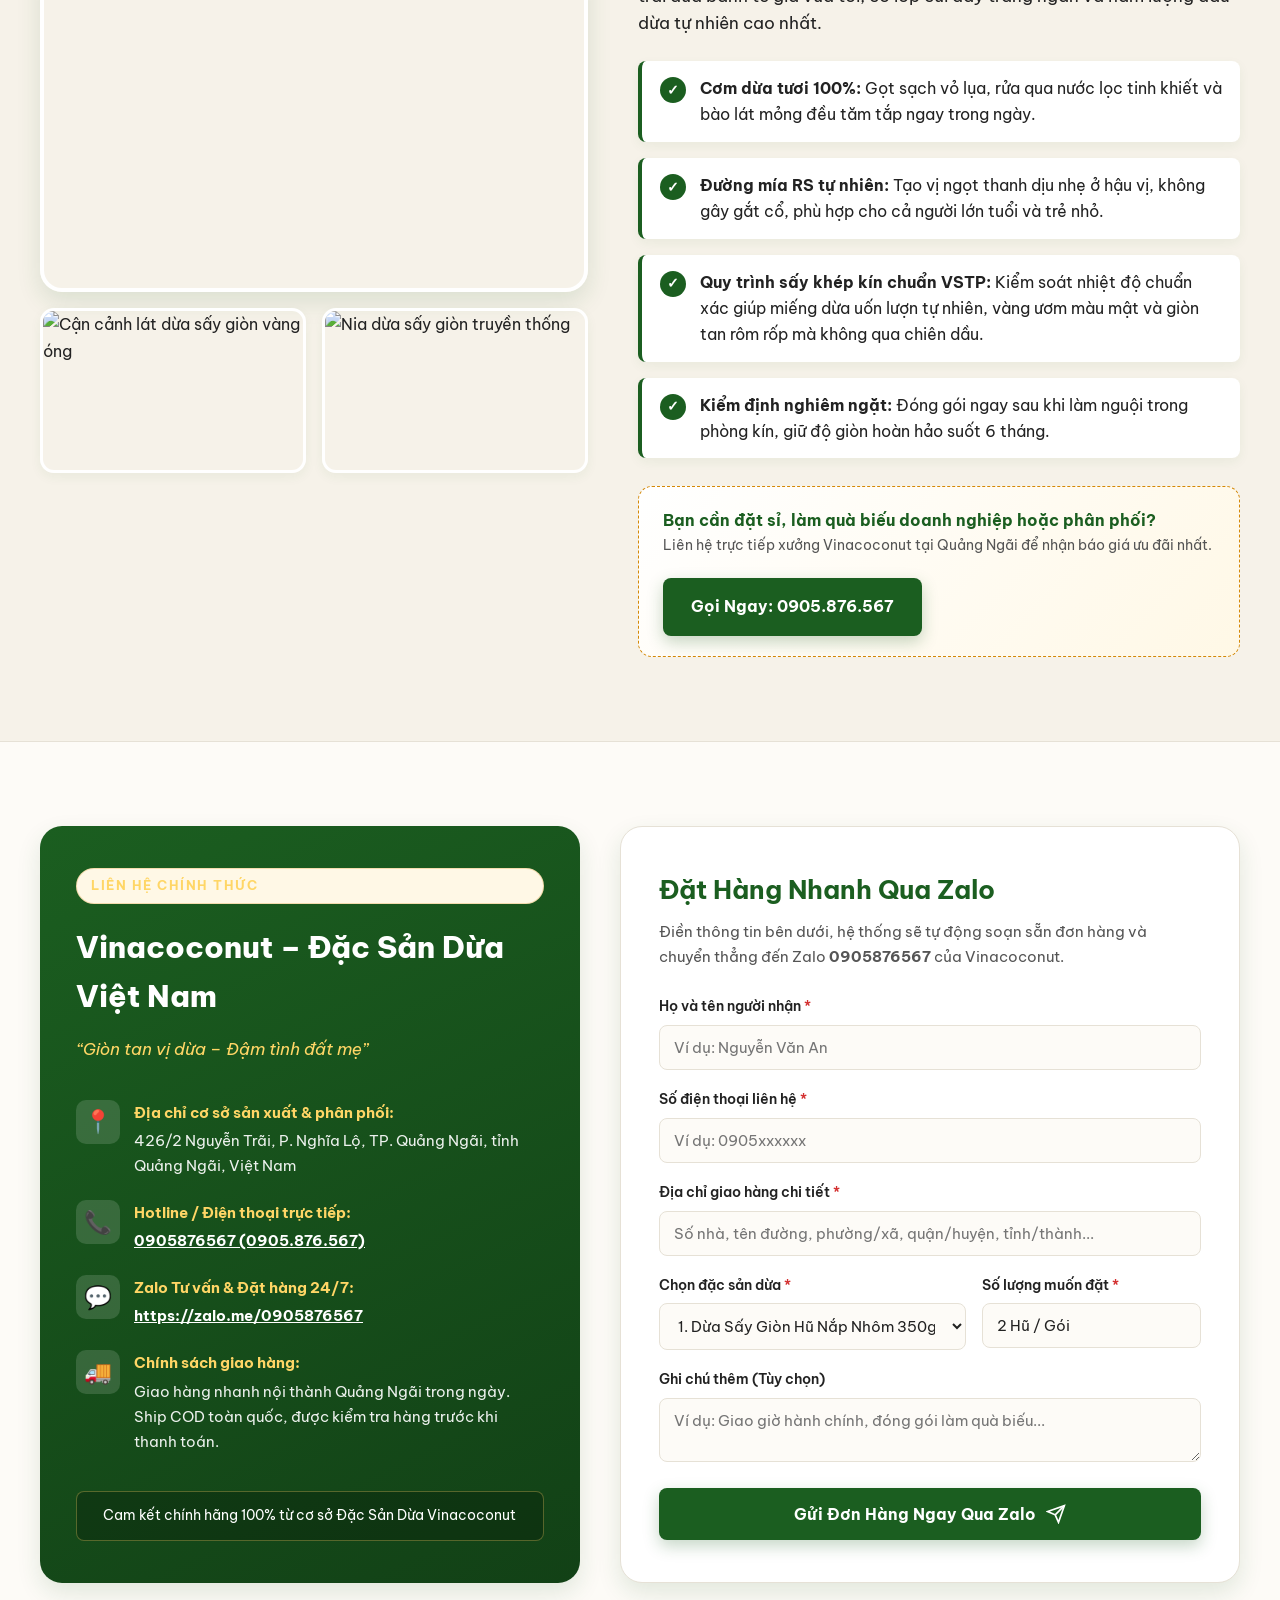
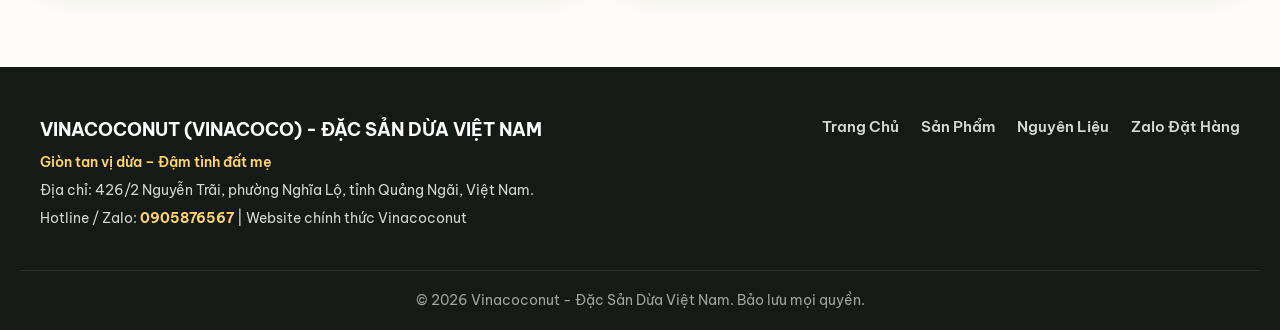
==== commit 0b05ce26: "Update index.html" ====
--- a/index.html
+++ b/index.html
@@ -102,8 +102,7 @@
 
                 <div class="hero-visuals">
                     <div class="visual-main-card">
-                        <img src="images/dừa sấy.webp" 
-                             alt="Dừa Sấy Giòn Hũ Nắp Nhôm 350g Vinacoconut" 
+                        <img src="dua-say-hu.jpg" alt="Dừa Sấy Giòn Hũ 350g"> 
                              class="hero-img-main"
                              onerror="this.onerror=null;this.src='https://placehold.co/600x650/1b5e20/fdfbf7?text=Dua+Say+Gion+350g';">
                         <div class="floating-tag tag-top">
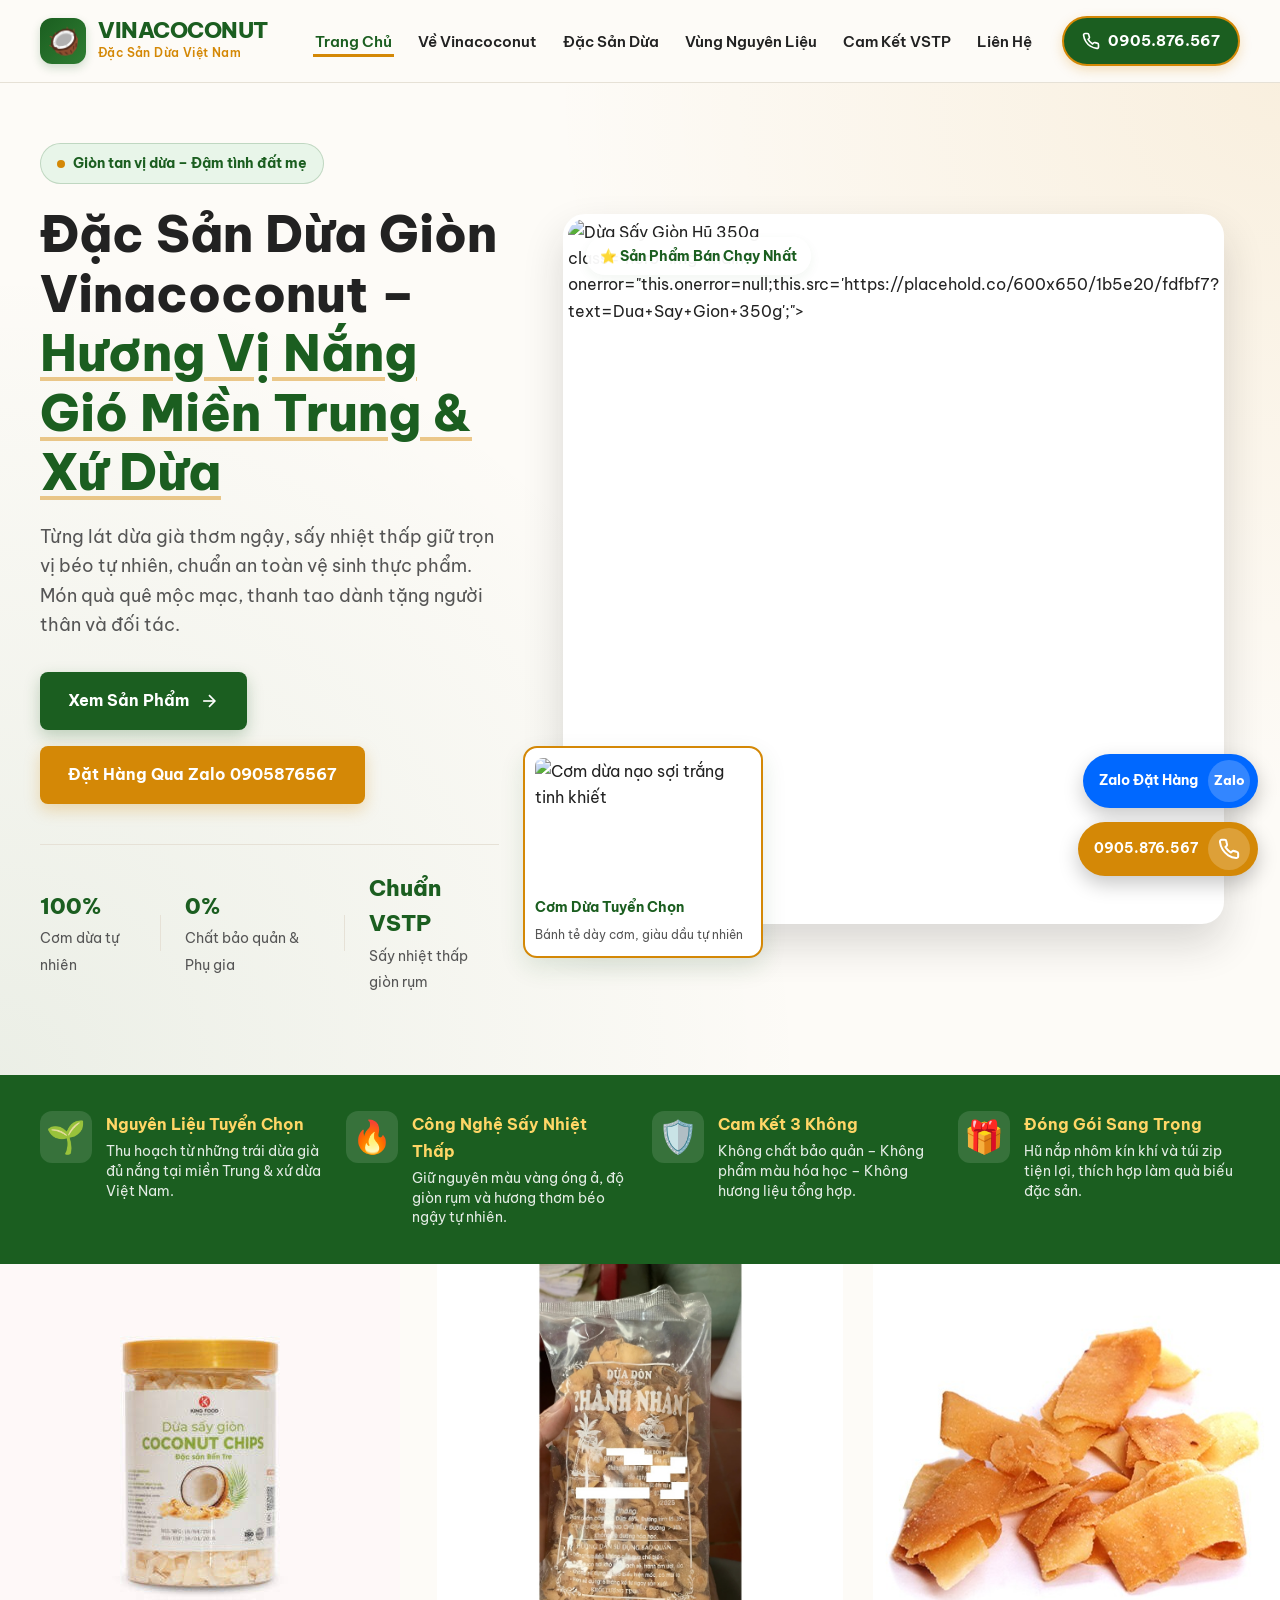
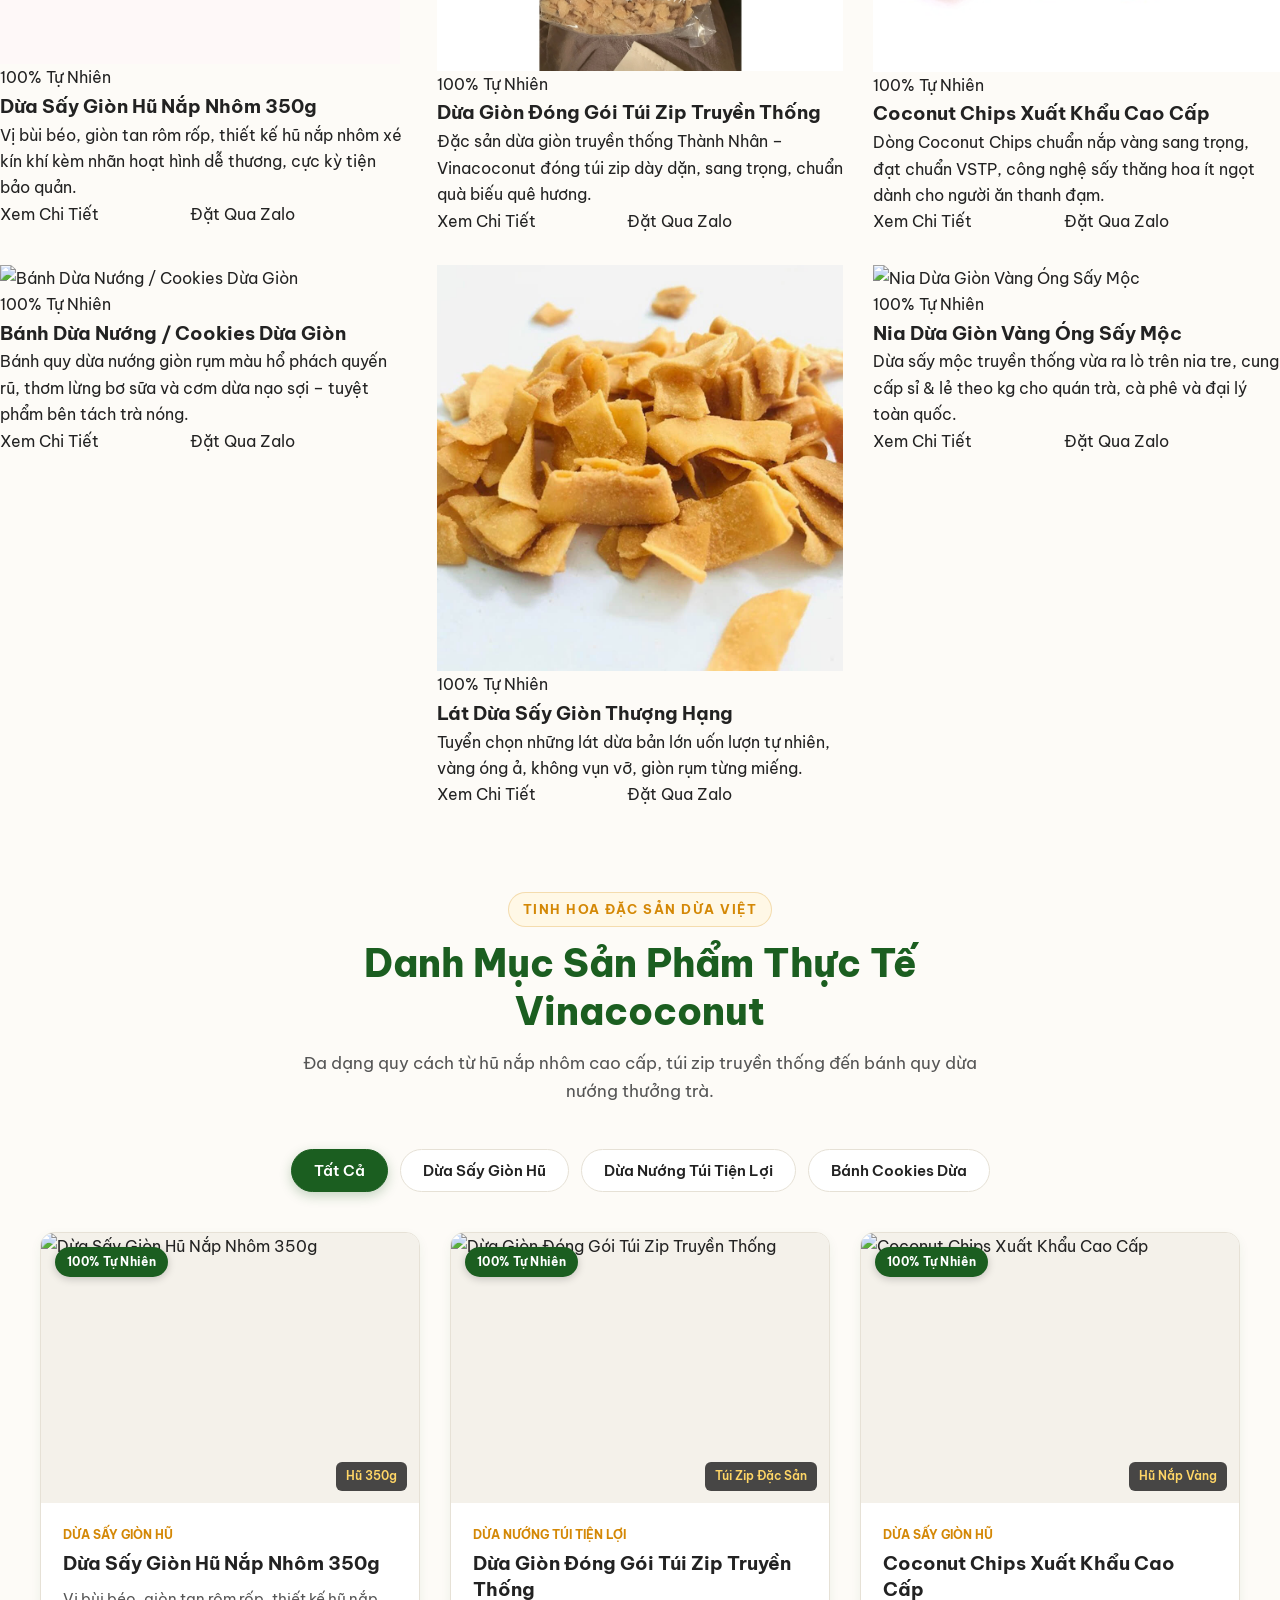
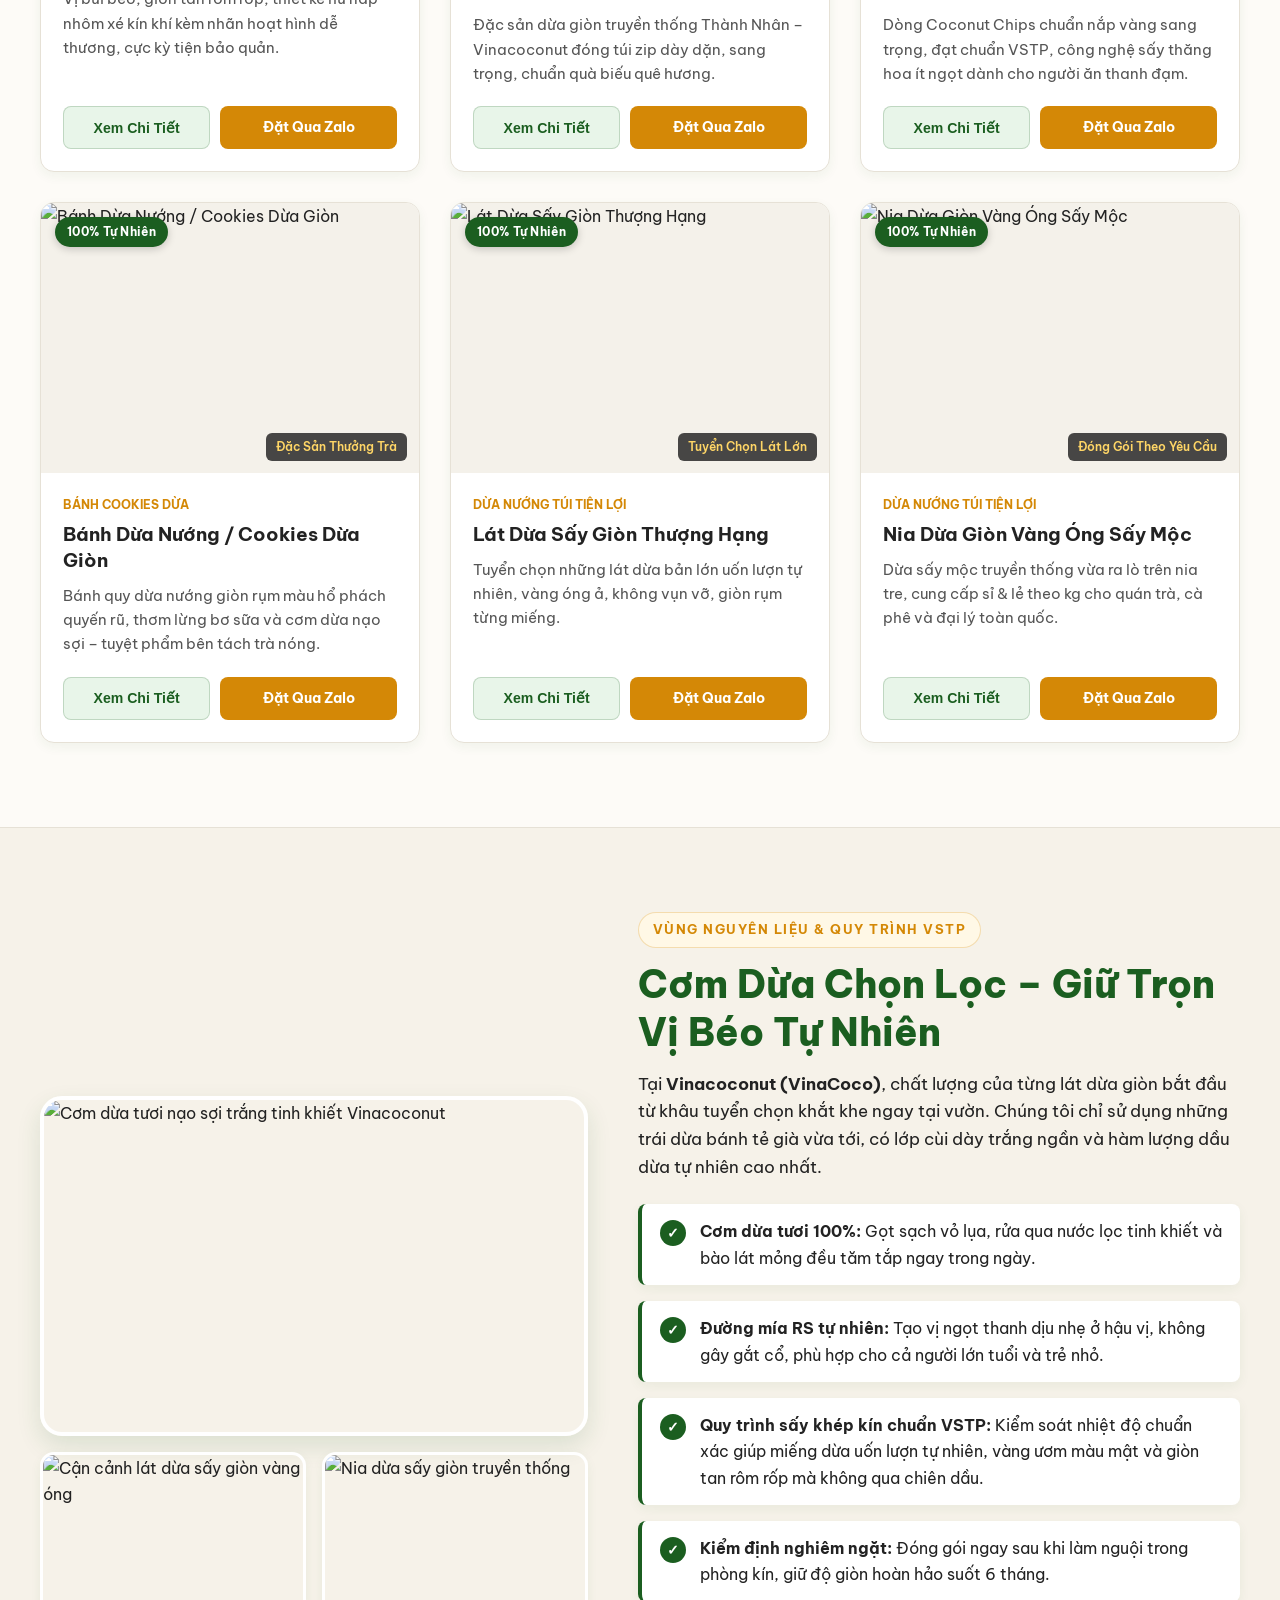
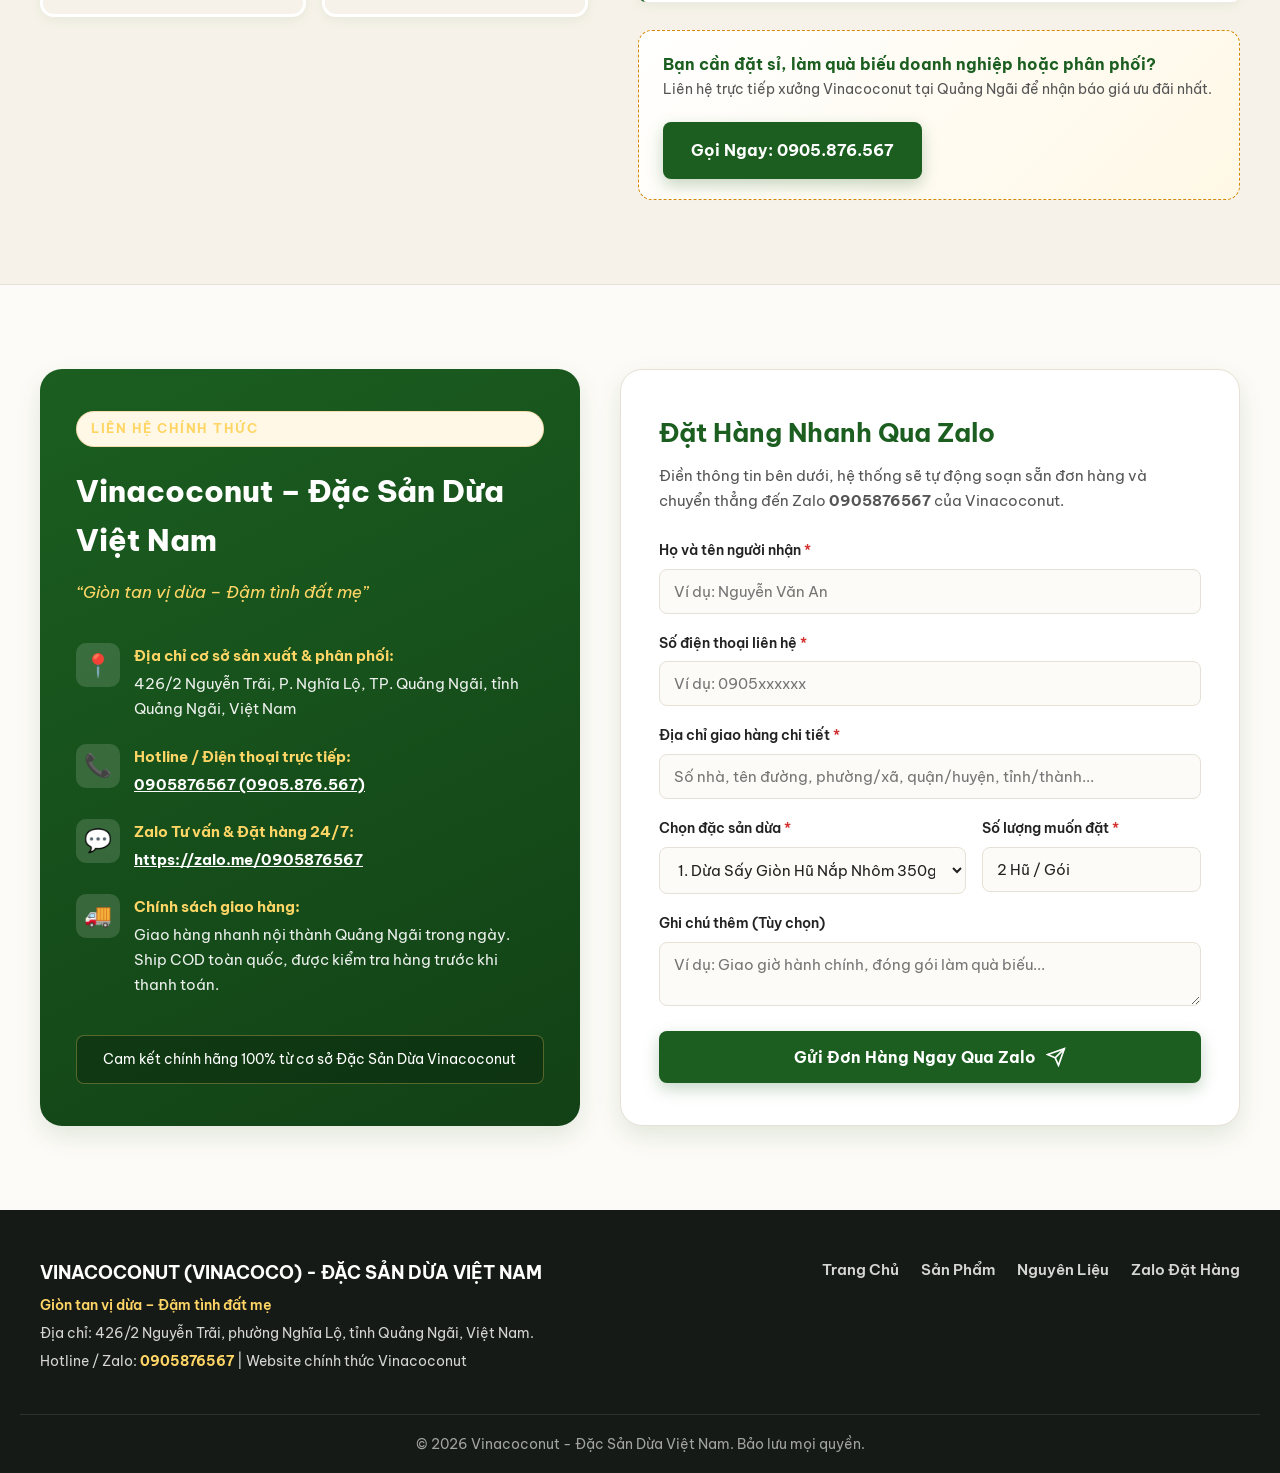
==== commit 74fa6626: "Update index.html" ====
--- a/index.html
+++ b/index.html
@@ -160,6 +160,94 @@
         </section>
 
         <!-- 3. DANH MỤC SẢN PHẨM THỰC TẾ (PRODUCT SHOWCASE & FILTER TABS) -->
+        <!-- DANH MỤC SẢN PHẨM -->
+<div class="product-grid">
+  
+  <!-- Sản phẩm 1: Dừa Sấy Giòn Hũ -->
+  <div class="product-item">
+    <img src="dua-say-hu.jfif" alt="Dừa Sấy Giòn Hũ Nắp Nhôm 350g">
+    <div class="product-info">
+      <span class="badge">100% Tự Nhiên</span>
+      <h3>Dừa Sấy Giòn Hũ Nắp Nhôm 350g</h3>
+      <p>Vị bùi béo, giòn tan rôm rốp, thiết kế hũ nắp nhôm xé kín khí kèm nhãn hoạt hình dễ thương, cực kỳ tiện bảo quản.</p>
+      <div class="product-actions">
+        <a href="#" class="btn-detail">Xem Chi Tiết</a>
+        <a href="https://zalo.me/0905876567" class="btn-zalo" target="_blank">Đặt Qua Zalo</a>
+      </div>
+    </div>
+  </div>
+
+  <!-- Sản phẩm 2: Dừa Túi Zip -->
+  <div class="product-item">
+    <img src="dua-tui-zip.jfif" alt="Dừa Giòn Đóng Gói Túi Zip Truyền Thống">
+    <div class="product-info">
+      <span class="badge">100% Tự Nhiên</span>
+      <h3>Dừa Giòn Đóng Gói Túi Zip Truyền Thống</h3>
+      <p>Đặc sản dừa giòn truyền thống Thành Nhân – Vinacoconut đóng túi zip dày dặn, sang trọng, chuẩn quà biếu quê hương.</p>
+      <div class="product-actions">
+        <a href="#" class="btn-detail">Xem Chi Tiết</a>
+        <a href="https://zalo.me/0905876567" class="btn-zalo" target="_blank">Đặt Qua Zalo</a>
+      </div>
+    </div>
+  </div>
+
+  <!-- Sản phẩm 3: Coconut Chips -->
+  <div class="product-item">
+    <img src="dua-gion-thanh-nhan.jfif" alt="Coconut Chips Xuất Khẩu Cao Cấp">
+    <div class="product-info">
+      <span class="badge">100% Tự Nhiên</span>
+      <h3>Coconut Chips Xuất Khẩu Cao Cấp</h3>
+      <p>Dòng Coconut Chips chuẩn nắp vàng sang trọng, đạt chuẩn VSTP, công nghệ sấy thăng hoa ít ngọt dành cho người ăn thanh đạm.</p>
+      <div class="product-actions">
+        <a href="#" class="btn-detail">Xem Chi Tiết</a>
+        <a href="https://zalo.me/0905876567" class="btn-zalo" target="_blank">Đặt Qua Zalo</a>
+      </div>
+    </div>
+  </div>
+
+  <!-- Sản phẩm 4: Bánh Cookies Dừa -->
+  <div class="product-item">
+    <img src="banh-coke-dua-nuong.jpg" alt="Bánh Dừa Nướng / Cookies Dừa Giòn">
+    <div class="product-info">
+      <span class="badge">100% Tự Nhiên</span>
+      <h3>Bánh Dừa Nướng / Cookies Dừa Giòn</h3>
+      <p>Bánh quy dừa nướng giòn rụm màu hổ phách quyến rũ, thơm lừng bơ sữa và cơm dừa nạo sợi – tuyệt phẩm bên tách trà nóng.</p>
+      <div class="product-actions">
+        <a href="#" class="btn-detail">Xem Chi Tiết</a>
+        <a href="https://zalo.me/0905876567" class="btn-zalo" target="_blank">Đặt Qua Zalo</a>
+      </div>
+    </div>
+  </div>
+
+  <!-- Sản phẩm 5: Lát Dừa Thượng Hạng -->
+  <div class="product-item">
+    <img src="lat-dua-thuong-hang.jpg" alt="Lát Dừa Sấy Giòn Thượng Hạng">
+    <div class="product-info">
+      <span class="badge">100% Tự Nhiên</span>
+      <h3>Lát Dừa Sấy Giòn Thượng Hạng</h3>
+      <p>Tuyển chọn những lát dừa bản lớn uốn lượn tự nhiên, vàng óng ả, không vụn vỡ, giòn rụm từng miếng.</p>
+      <div class="product-actions">
+        <a href="#" class="btn-detail">Xem Chi Tiết</a>
+        <a href="https://zalo.me/0905876567" class="btn-zalo" target="_blank">Đặt Qua Zalo</a>
+      </div>
+    </div>
+  </div>
+
+  <!-- Sản phẩm 6: Nia Dừa Giòn (Sản phẩm này trong thư mục của anh chưa có ảnh) -->
+  <div class="product-item">
+    <img src="nia-dua-gion.jpg" alt="Nia Dừa Giòn Vàng Óng Sấy Mộc">
+    <div class="product-info">
+      <span class="badge">100% Tự Nhiên</span>
+      <h3>Nia Dừa Giòn Vàng Óng Sấy Mộc</h3>
+      <p>Dừa sấy mộc truyền thống vừa ra lò trên nia tre, cung cấp sỉ & lẻ theo kg cho quán trà, cà phê và đại lý toàn quốc.</p>
+      <div class="product-actions">
+        <a href="#" class="btn-detail">Xem Chi Tiết</a>
+        <a href="https://zalo.me/0905876567" class="btn-zalo" target="_blank">Đặt Qua Zalo</a>
+      </div>
+    </div>
+  </div>
+    
+</div>
         <section class="products-section section-padding" id="products">
             <div class="container">
                 <div class="section-header">
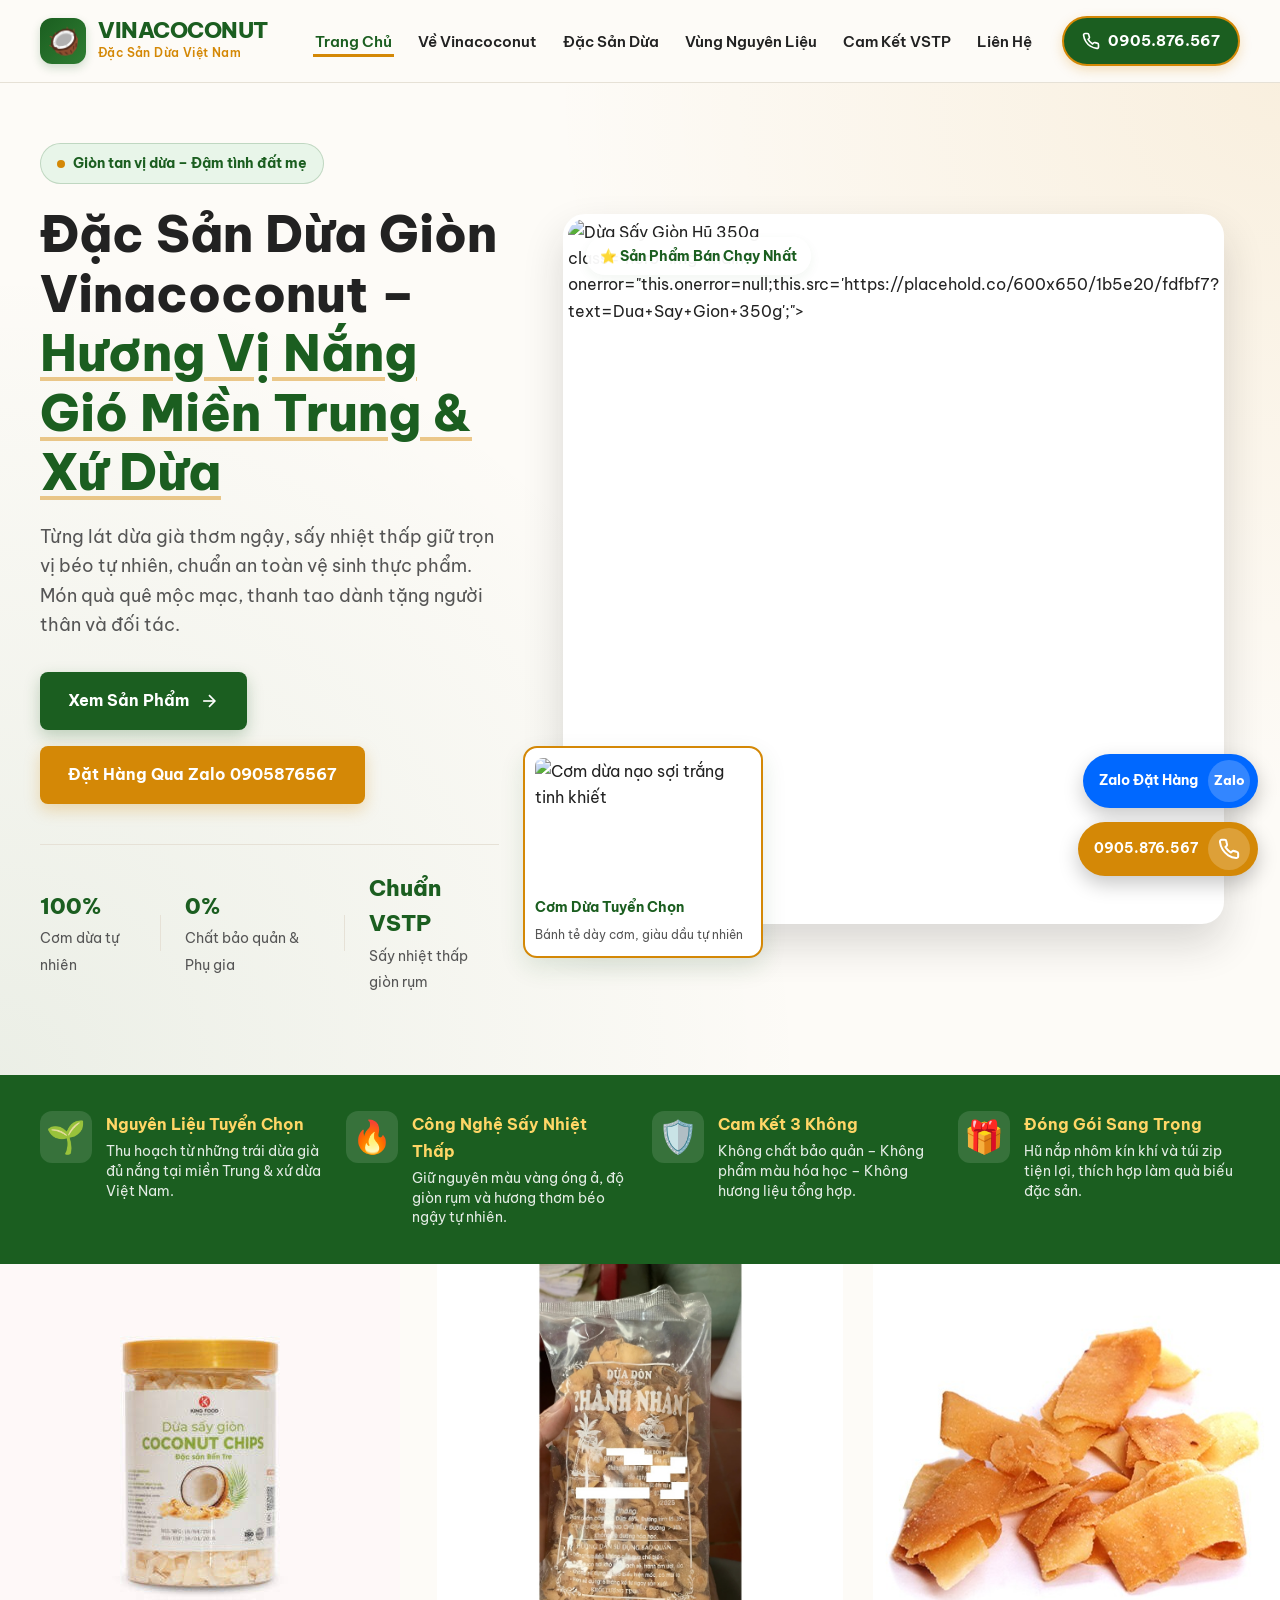
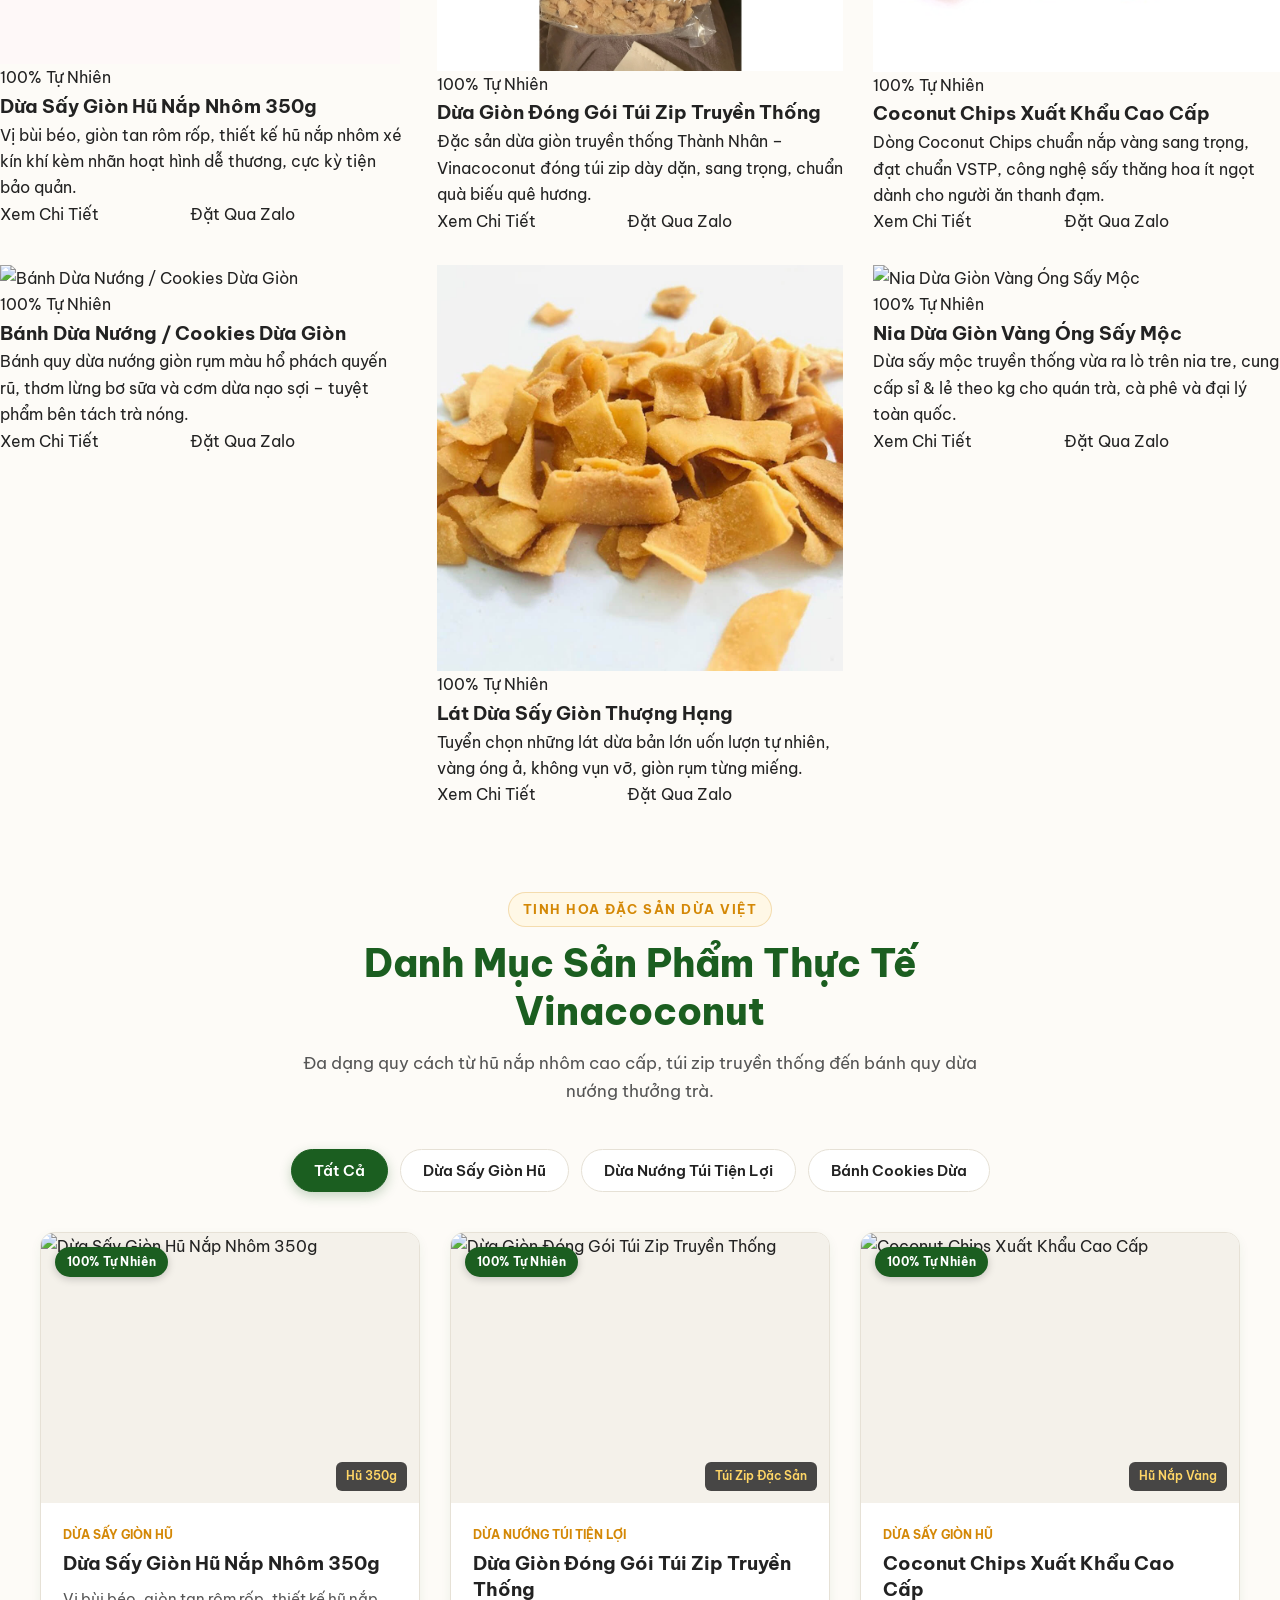
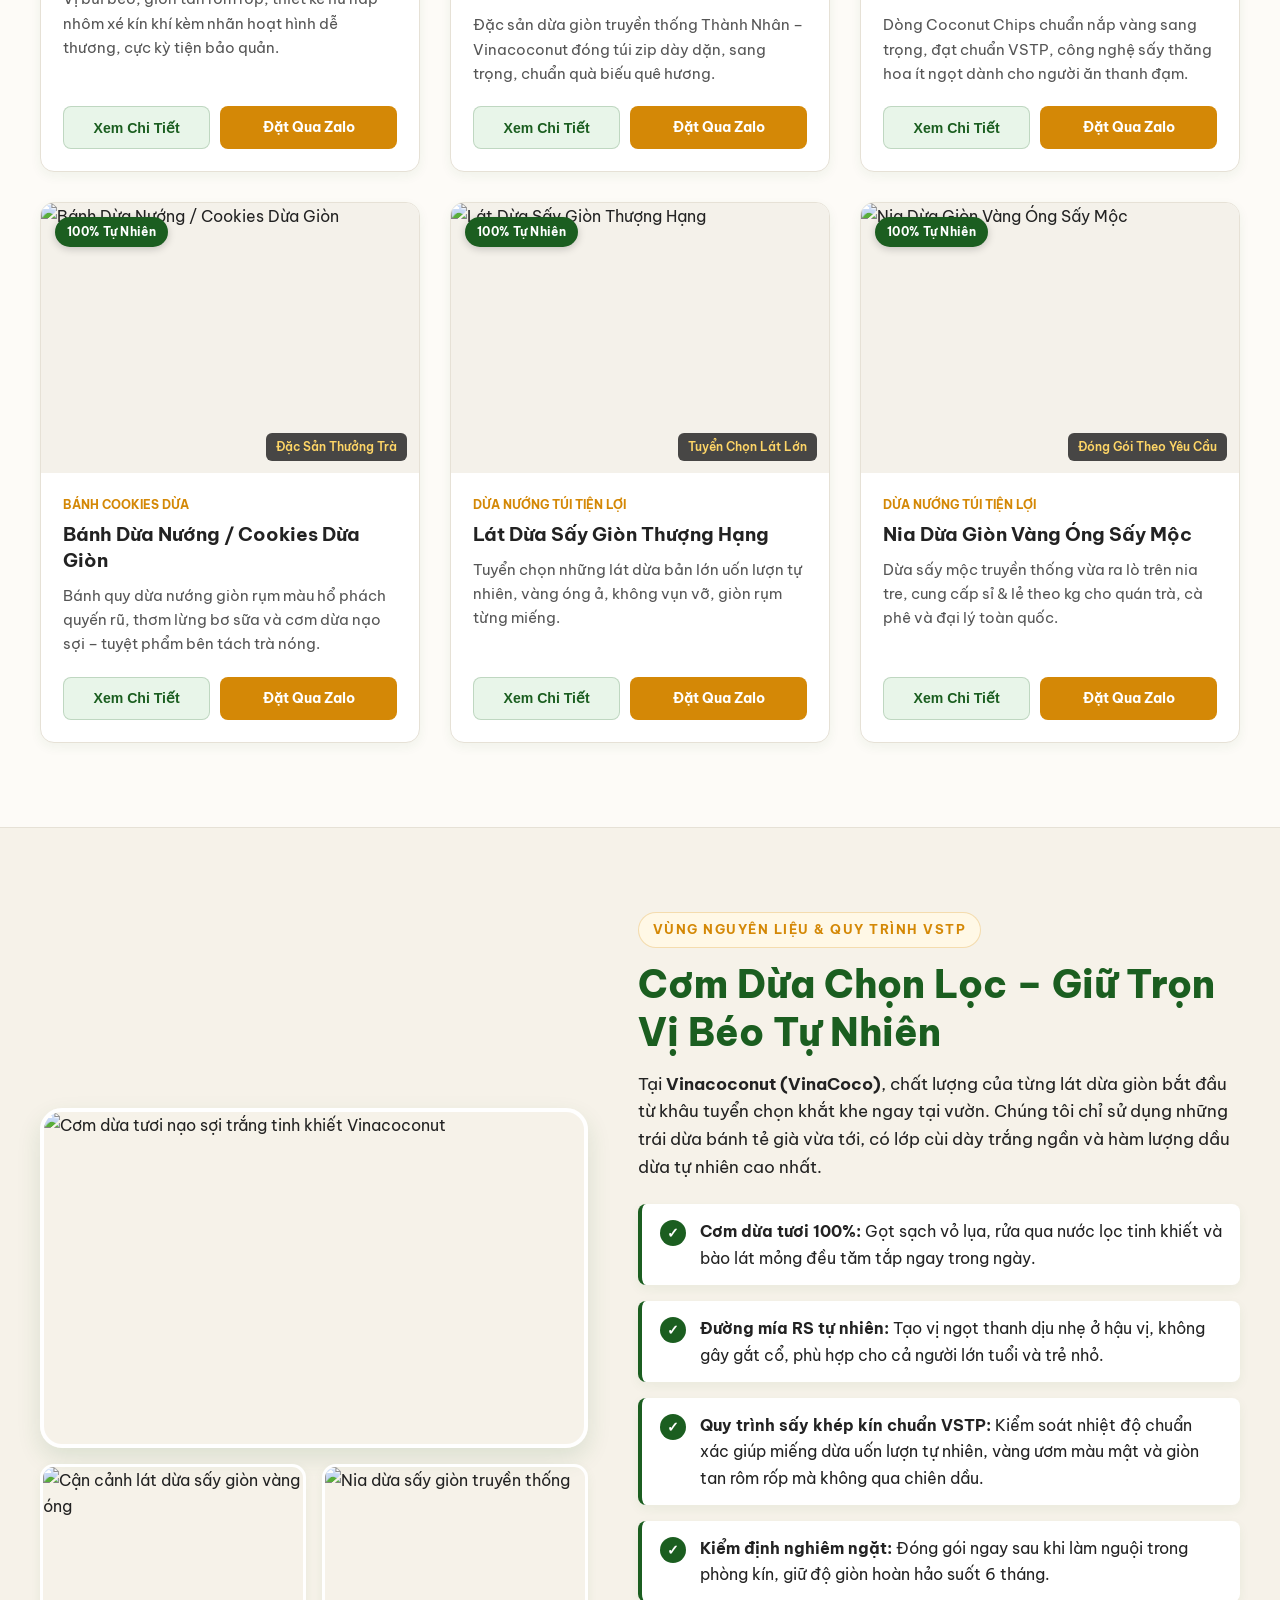
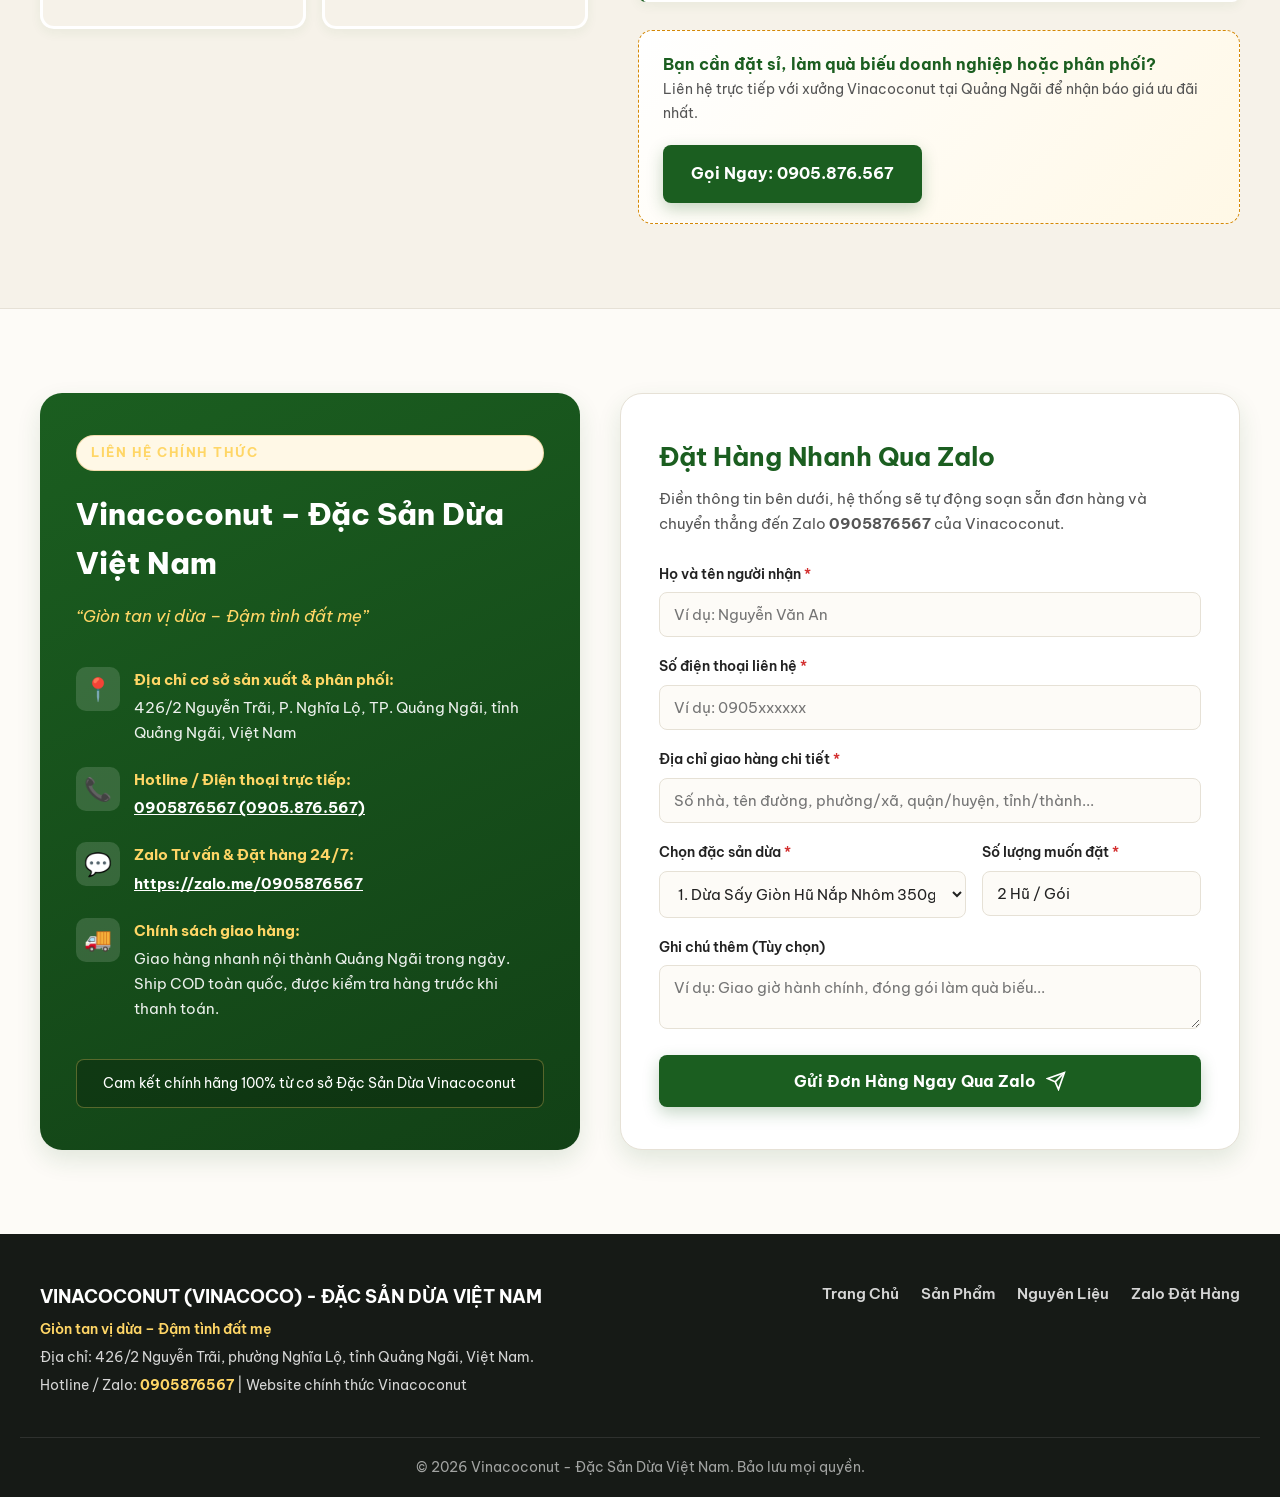
==== commit bb52b422: "Update index.html" ====
--- a/index.html
+++ b/index.html
@@ -160,7 +160,6 @@
         </section>
 
         <!-- 3. DANH MỤC SẢN PHẨM THỰC TẾ (PRODUCT SHOWCASE & FILTER TABS) -->
-        <!-- DANH MỤC SẢN PHẨM -->
 <div class="product-grid">
   
   <!-- Sản phẩm 1: Dừa Sấy Giòn Hũ -->
@@ -328,7 +327,7 @@
                         <div class="quality-cta-box">
                             <div>
                                 <strong>Bạn cần đặt sỉ, làm quà biếu doanh nghiệp hoặc phân phối?</strong>
-                                <p>Liên hệ trực tiếp xưởng Vinacoconut tại Quảng Ngãi để nhận báo giá ưu đãi nhất.</p>
+                                <p>Liên hệ trực tiếp với xưởng Vinacoconut tại Quảng Ngãi để nhận báo giá ưu đãi nhất.</p>
                             </div>
                             <a href="tel:0905876567" class="btn btn-primary">Gọi Ngay: 0905.876.567</a>
                         </div>
